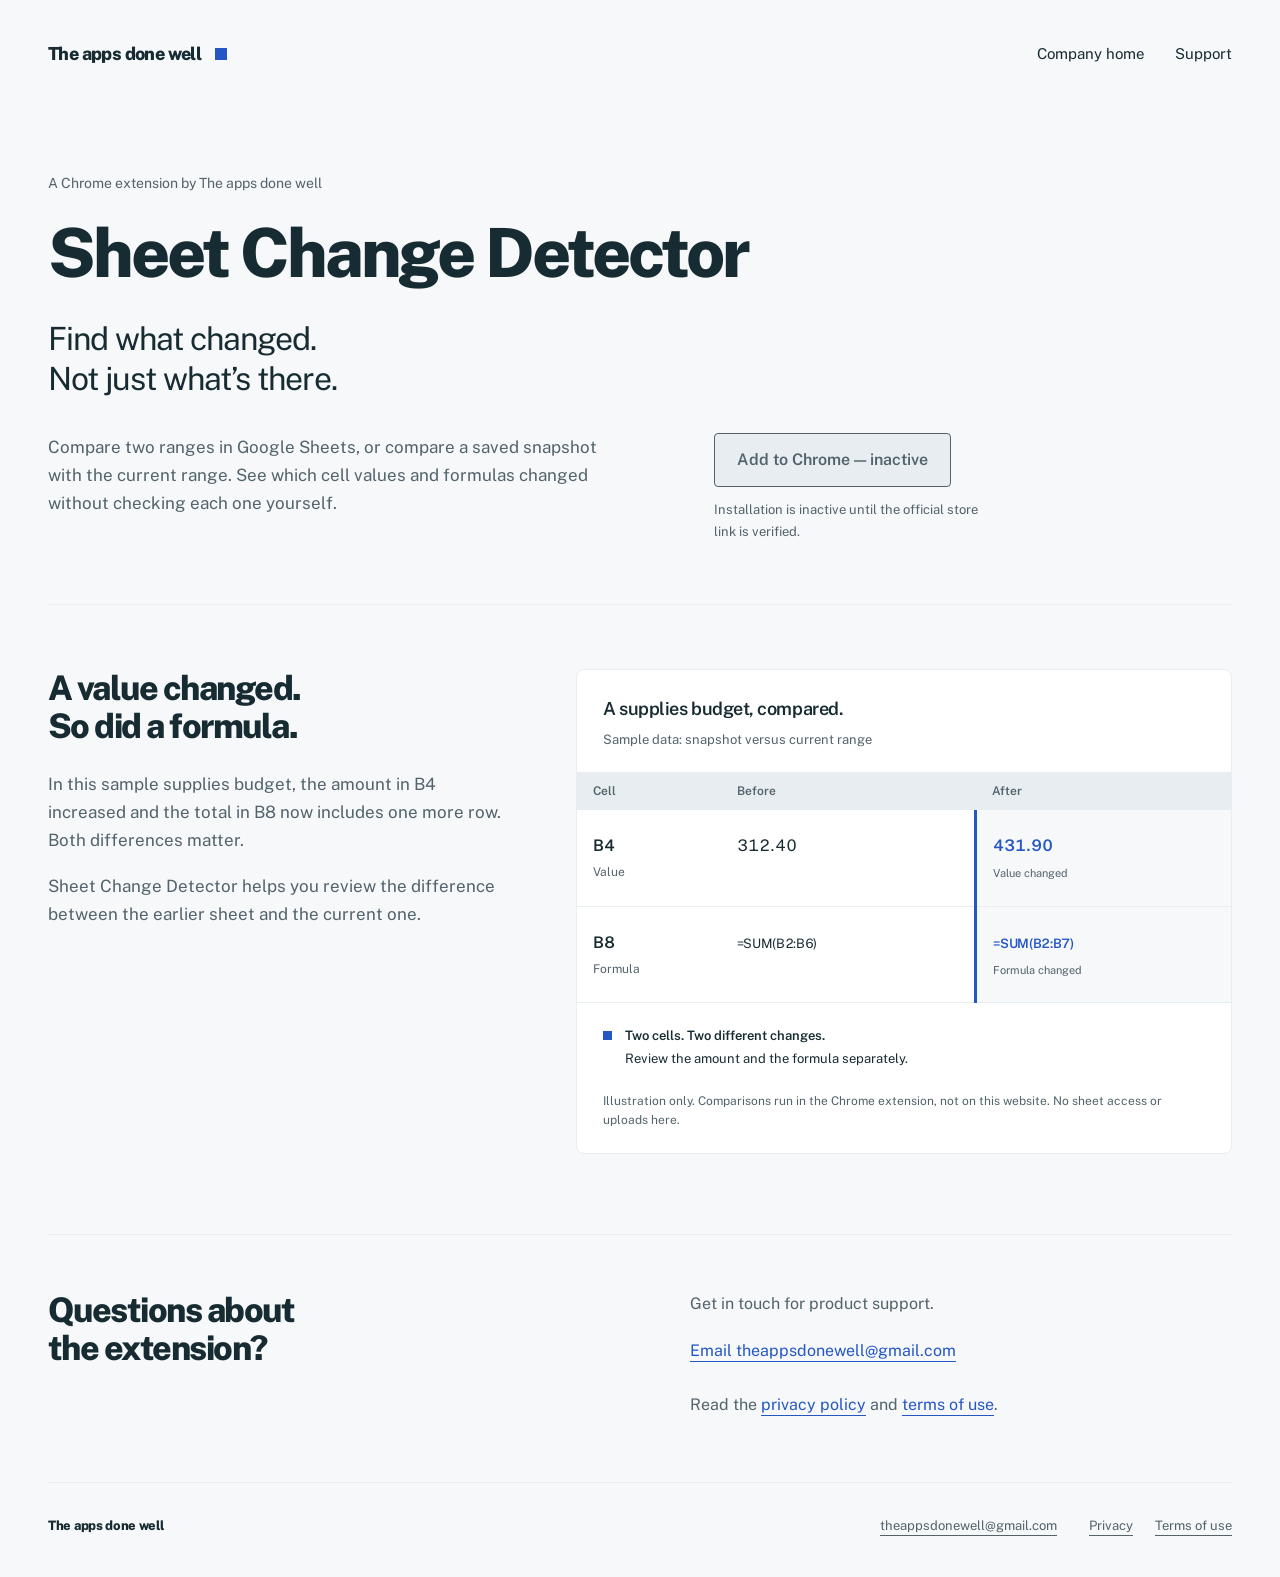
==== apps/sheet-change-detector/index.html @ 0d72483c "feat(site): introduce company home and first product overview (#146)" ====
<!DOCTYPE html>
<html lang="en">
<head>
  <meta charset="UTF-8">
  <meta name="viewport" content="width=device-width, initial-scale=1.0">
  <title>Sheet Change Detector — The apps done well</title>
  <meta name="description" content="A Chrome extension for comparing values and formulas in Google Sheets. Compare two ranges or a saved snapshot and review cell-level changes.">
  <link rel="canonical" href="https://theappsdonewell.github.io/apps/sheet-change-detector/">
  <meta property="og:title" content="Sheet Change Detector — The apps done well">
  <meta property="og:description" content="Find what changed in Google Sheets. Compare values and formulas, cell by cell.">
  <meta property="og:url" content="https://theappsdonewell.github.io/apps/sheet-change-detector/">
  <meta property="og:type" content="website">
  <link rel="stylesheet" href="/styles.css">
</head>
<body class="company-site">
  <a class="skip-link" href="#main">Skip to content</a>
  <div class="site-wrap">
    <header class="site-header">
      <a class="wordmark" href="/" aria-label="The apps done well home">The apps done well<span class="maker-mark" aria-hidden="true"></span></a>
      <nav aria-label="Main navigation"><a href="/">Company home</a><a href="mailto:theappsdonewell@gmail.com">Support</a></nav>
    </header>
    <main id="main" tabindex="-1">
      <section class="product-intro" aria-labelledby="product-heading">
        <p class="context">A Chrome extension by The apps done well</p>
        <h1 id="product-heading">Sheet Change Detector</h1>
        <p class="product-lead">Find what changed.<br>Not just what’s there.</p>
        <div class="product-summary">
          <p>Compare two ranges in Google Sheets, or compare a saved snapshot with the current range. See which cell values and formulas changed without checking each one yourself.</p>
          <div class="install-state"><button type="button" disabled aria-describedby="install-note">Add to Chrome — inactive</button><p id="install-note">Installation is inactive until the official store link is verified.</p></div>
        </div>
      </section>

      <section class="overview-sample" aria-labelledby="example-heading">
        <div><h2 id="example-heading">A value changed.<br>So did a formula.</h2><p>In this sample supplies budget, the amount in B4 increased and the total in B8 now includes one more row. Both differences matter.</p><p>Sheet Change Detector helps you review the difference between the earlier sheet and the current one.</p></div>
        <figure class="comparison" aria-labelledby="sample-caption">
          <figcaption id="sample-caption"><strong>A supplies budget, compared.</strong><span>Sample data: snapshot versus current range</span></figcaption>
          <table>
            <caption class="visually-hidden">Two changed cells in a sample budget</caption>
            <thead><tr><th scope="col">Cell</th><th scope="col">Before</th><th scope="col">After</th></tr></thead>
            <tbody>
              <tr><th scope="row">B4<span>Value</span></th><td>312.40</td><td class="changed-value">431.90<span class="change-label">Value changed</span></td></tr>
              <tr><th scope="row">B8<span>Formula</span></th><td><code>=SUM(B2:B6)</code></td><td class="changed-value"><code>=SUM(B2:B7)</code><span class="change-label">Formula changed</span></td></tr>
            </tbody>
          </table>
          <div class="sample-result"><span class="result-marker" aria-hidden="true"></span><p><strong>Two cells. Two different changes.</strong><br>Review the amount and the formula separately.</p></div>
          <p class="sample-note">Illustration only. Comparisons run in the Chrome extension, not on this website. No sheet access or uploads here.</p>
        </figure>
      </section>
      <section class="maker-note" aria-labelledby="questions-heading"><h2 id="questions-heading">Questions about<br>the extension?</h2><div><p>Get in touch for product support.</p><a class="text-link" href="mailto:theappsdonewell@gmail.com">Email theappsdonewell@gmail.com</a><p class="legal-note">Read the <a href="/privacy.html">privacy policy</a> and <a href="/terms.html">terms of use</a>.</p></div></section>
    </main>
    <footer class="site-footer"><p class="footer-name">The apps done well</p><a class="support-link" href="mailto:theappsdonewell@gmail.com">theappsdonewell@gmail.com</a><nav aria-label="Legal"><a href="/privacy.html">Privacy</a><a href="/terms.html">Terms of use</a></nav></footer>
  </div>
</body>
</html>
---- styles.css ----
@font-face{font-family:'Public Sans';src:url('/fonts/public-sans-400.woff2') format('woff2');font-weight:400;font-display:swap}
@font-face{font-family:'Public Sans';src:url('/fonts/public-sans-600.woff2') format('woff2');font-weight:600;font-display:swap}
@font-face{font-family:'Public Sans';src:url('/fonts/public-sans-800.woff2') format('woff2');font-weight:800;font-display:swap}

:root{--paper:#F6F8FA;--ink:#172C32;--slate:#52636B;--blue:#2457C5;--mist:#E7EDF0;--white:#FFFFFF}
*{box-sizing:border-box}
html{-webkit-text-size-adjust:100%;scroll-padding-top:24px}
body{margin:0;background:var(--paper);color:var(--ink);font:400 18px/1.65 'Public Sans',sans-serif}
a{color:var(--blue);text-underline-offset:5px;text-decoration-thickness:1px}
a:hover{text-decoration-thickness:2px}
a:focus-visible,button:focus-visible,[tabindex]:focus-visible{outline:3px solid var(--blue);outline-offset:5px}
h1,h2,h3,p,figure{margin:0}
h1,h2,h3{font-weight:800;line-height:1.12;letter-spacing:-.045em;text-wrap:balance}
p{max-width:65ch}
p+p{margin-top:18px}
button{font:600 16px/1.4 'Public Sans',sans-serif}
.site-wrap{width:min(1328px,100%);margin-inline:auto;padding-inline:48px}
.site-header{display:flex;align-items:center;justify-content:space-between;gap:28px;padding-block:32px}
.wordmark{display:inline-flex;align-items:center;gap:14px;color:var(--ink);font-weight:800;font-size:18px;letter-spacing:-.6px;text-decoration:none}
.maker-mark{width:12px;height:12px;background:var(--blue)}
.site-header nav,.site-footer nav{display:flex;gap:30px;align-items:center}
.site-header nav a{font-size:15px;color:var(--ink);text-decoration:none;display:inline-flex;align-items:center;min-height:44px}
.site-header nav a:hover{text-decoration:underline}
.company-intro{display:grid;grid-template-columns:1.13fr 1fr;gap:64px;background:var(--blue);color:var(--white);padding:70px 64px 84px;clip-path:polygon(0 0,100% 0,100% calc(100% - 28px),calc(100% - 28px) calc(100% - 28px),calc(100% - 28px) 100%,0 100%)}
.company-intro h1{font-size:clamp(60px,6.2vw,80px);line-height:1.02;letter-spacing:-.065em;align-self:start}
.intro-copy{padding-top:3px;max-width:370px}
.intro-statement{font-size:29px;line-height:1.2;letter-spacing:-1px;font-weight:600;margin-bottom:24px}
.intro-copy>p:not(.intro-statement){font-size:17px;line-height:1.65}
.light-link{display:inline-block;color:var(--white);font-size:15px;font-weight:600;margin-top:24px;padding-block:5px}
.company-intro a:focus-visible{outline-color:var(--white);outline-offset:4px}
.product-discovery,.overview-sample{display:grid;grid-template-columns:minmax(0,.82fr) minmax(0,1.18fr);gap:72px;align-items:start;padding-block:100px}
.context{font-size:14px;color:var(--slate);margin-bottom:20px}
.product-copy h2{font-size:40px;max-width:10em}
.product-copy>p:not(.context){font-size:17px;color:var(--slate);line-height:1.7;margin-top:22px}
.product-copy h2+p{color:var(--ink)!important;font-size:24px!important;line-height:1.35!important;letter-spacing:-.6px}
.button-link{display:inline-block;background:var(--blue);color:var(--white);padding:14px 20px;margin-top:30px;font-size:15px;font-weight:600;text-decoration:none;border-radius:4px}
.button-link:hover{background:var(--ink)}
.comparison{margin:0;min-width:0;background:var(--white);border:1px solid var(--mist);border-radius:8px;overflow:hidden}
.comparison figcaption{padding:24px 26px 22px}
.comparison figcaption strong{display:block;font-size:18px;font-weight:600;letter-spacing:-.45px}
.comparison figcaption span{display:block;font-size:13px;color:var(--slate);margin-top:5px}
.comparison table{width:100%;border-collapse:collapse;table-layout:fixed;font-size:16px;line-height:1.5;font-variant-numeric:tabular-nums}
.comparison thead th{background:var(--mist);color:var(--slate);font-size:12px;font-weight:600;padding:10px 16px;text-align:left}
.comparison thead th:first-child{width:22%}
.comparison tbody th,.comparison td{padding:24px 16px;border-bottom:1px solid var(--mist);text-align:left;vertical-align:top}
.comparison tbody th{font-size:16px;font-weight:600}
.comparison tbody th span{display:block;color:var(--slate);font-size:12px;font-weight:400;margin-top:5px}
.comparison code{font:inherit;font-size:13px;white-space:nowrap;letter-spacing:-.35px}
.comparison .changed-value{background:var(--paper);color:var(--blue);font-weight:600;border-left:3px solid var(--blue)}
.change-label{display:block;color:var(--slate);font-size:11px;font-weight:400;margin-top:7px}
.sample-result{display:flex;align-items:start;gap:13px;padding:22px 26px;font-size:13px;line-height:1.7}
.sample-result strong{font-weight:600}
.result-marker{flex:0 0 9px;height:9px;background:var(--blue);margin-top:6px}
.sample-note{font-size:12px;color:var(--slate);line-height:1.65;padding:0 26px 22px;max-width:none}
.maker-note{display:grid;grid-template-columns:1fr 1fr;gap:100px;padding:56px 0 64px;border-top:1px solid var(--mist)}
.maker-note h2{font-size:34px}
.maker-note p{font-size:16px;color:var(--slate)}
.site-footer{border-top:1px solid var(--mist);padding:32px 0 40px;display:flex;align-items:center;flex-wrap:wrap;gap:20px 32px;font-size:13px}
.footer-name{font-weight:800;letter-spacing:-.3px;margin-right:auto}
.site-footer a{color:var(--slate)}
.site-footer nav{gap:22px}
.product-intro{padding:64px 0 62px;border-bottom:1px solid var(--mist)}
.product-intro h1{font-size:clamp(42px,5.3vw,68px);max-width:16em}
.product-lead{font-size:32px;line-height:1.25;letter-spacing:-1px;margin-top:28px}
.product-summary{display:grid;grid-template-columns:1.1fr 1fr;gap:96px;margin-top:34px}
.product-summary>p{font-size:17px;color:var(--slate)}
.install-state button{border:1px solid var(--slate);border-radius:4px;background:var(--mist);color:var(--slate);padding:15px 22px;cursor:not-allowed;opacity:1}
.install-state p{font-size:13px;color:var(--slate);margin-top:12px;max-width:36ch}
.overview-sample{padding-block:64px 80px}
.overview-sample h2{font-size:34px;margin-bottom:24px}
.overview-sample>div>p{font-size:17px;color:var(--slate)}
.text-link{font-size:16px;overflow-wrap:anywhere;display:inline-block;padding-block:8px}
.maker-note .text-link{margin-top:12px}
.legal-note{margin-top:20px}
.skip-link{position:absolute;left:24px;top:-100px;padding:10px 18px;background:var(--white);z-index:10}
.skip-link:focus{top:12px}
.visually-hidden{position:absolute;width:1px;height:1px;padding:0;margin:-1px;overflow:hidden;clip-path:inset(50%);white-space:nowrap;border:0}

/* Existing legal documents retain their published markup and readable layout. */
.container{max-width:1000px;margin:auto;padding:0 24px}
.container header{padding:40px 0 28px;border-bottom:1px solid var(--mist)}
.container header h1{font-size:36px;margin-bottom:12px}
.container .section{padding:30px 0}
.container h2{font-size:26px;margin:24px 0 16px}
.container p,.container li{font-size:16px}
.container li{margin-bottom:10px}
.container footer{padding:24px 0 40px;border-top:1px solid var(--mist);font-size:14px}
.container footer p{margin-bottom:14px}

@media(min-width:1600px){.site-wrap{padding-inline:48px}.company-intro{padding-top:80px;padding-bottom:94px}}
@media(max-width:1000px){
  .site-wrap{padding-inline:32px}
  .company-intro{padding:48px 40px 64px;gap:40px;grid-template-columns:1fr 1fr}
  .company-intro h1{font-size:60px}
  .intro-statement{font-size:25px}
  .product-discovery,.overview-sample{gap:32px;grid-template-columns:minmax(0,.8fr) minmax(0,1.2fr);padding-block:64px}
  .product-copy h2{font-size:32px}
  .comparison figcaption{padding:20px}
  .comparison tbody th,.comparison td{padding:20px 10px}
  .comparison thead th{padding-inline:10px}
  .comparison code{font-size:13px}
  .sample-result{padding:20px}
  .sample-note{padding:0 20px 20px}
  .maker-note{gap:40px}
  .product-summary{gap:40px}
}
@media(max-width:700px){
  .site-wrap{padding-inline:20px}
  .site-header{align-items:start;flex-direction:column;gap:5px;padding:24px 0 20px}
  .site-header nav{gap:24px}
  .wordmark{font-size:18px}
  .site-header nav a{font-size:14px}
  .company-intro{grid-template-columns:1fr;gap:32px;padding:38px 28px 54px}
  .company-intro h1{font-size:58px}
  .intro-copy{max-width:none;padding:0}
  .intro-statement{font-size:26px;margin-bottom:18px}
  .intro-copy>p:not(.intro-statement){font-size:16px}
  .light-link{font-size:14px;margin-top:18px}
  .product-discovery,.overview-sample{grid-template-columns:1fr;gap:34px;padding-block:48px}
  .product-copy h2{font-size:36px}
  .product-copy>p:not(.context){font-size:16px}
  .context{font-size:13px;margin-bottom:16px}
  .button-link{margin-top:24px;font-size:14px}
  .comparison figcaption strong{font-size:17px}
  .comparison figcaption span{font-size:12px}
  .comparison table{font-size:15px}
  .comparison code{font-size:12px}
  .comparison tbody th,.comparison td{padding-block:22px}
  .change-label{font-size:11px}
  .maker-note{grid-template-columns:1fr;gap:24px;padding-block:36px 44px}
  .maker-note h2,.overview-sample h2{font-size:30px}
  .site-footer{flex-direction:column;align-items:start;gap:16px;padding-block:28px}
  .site-footer nav a{display:inline-block;padding-block:8px}
  .product-intro{padding-block:32px 40px}
  .product-intro h1{font-size:44px}
  .product-lead{font-size:28px;margin-top:22px}
  .product-summary{grid-template-columns:1fr;gap:28px;margin-top:24px}
  .product-summary>p{font-size:16px}
}
@media(prefers-reduced-motion:reduce){*,*::before,*::after{animation:none!important;transition:none!important;scroll-behavior:auto!important}}
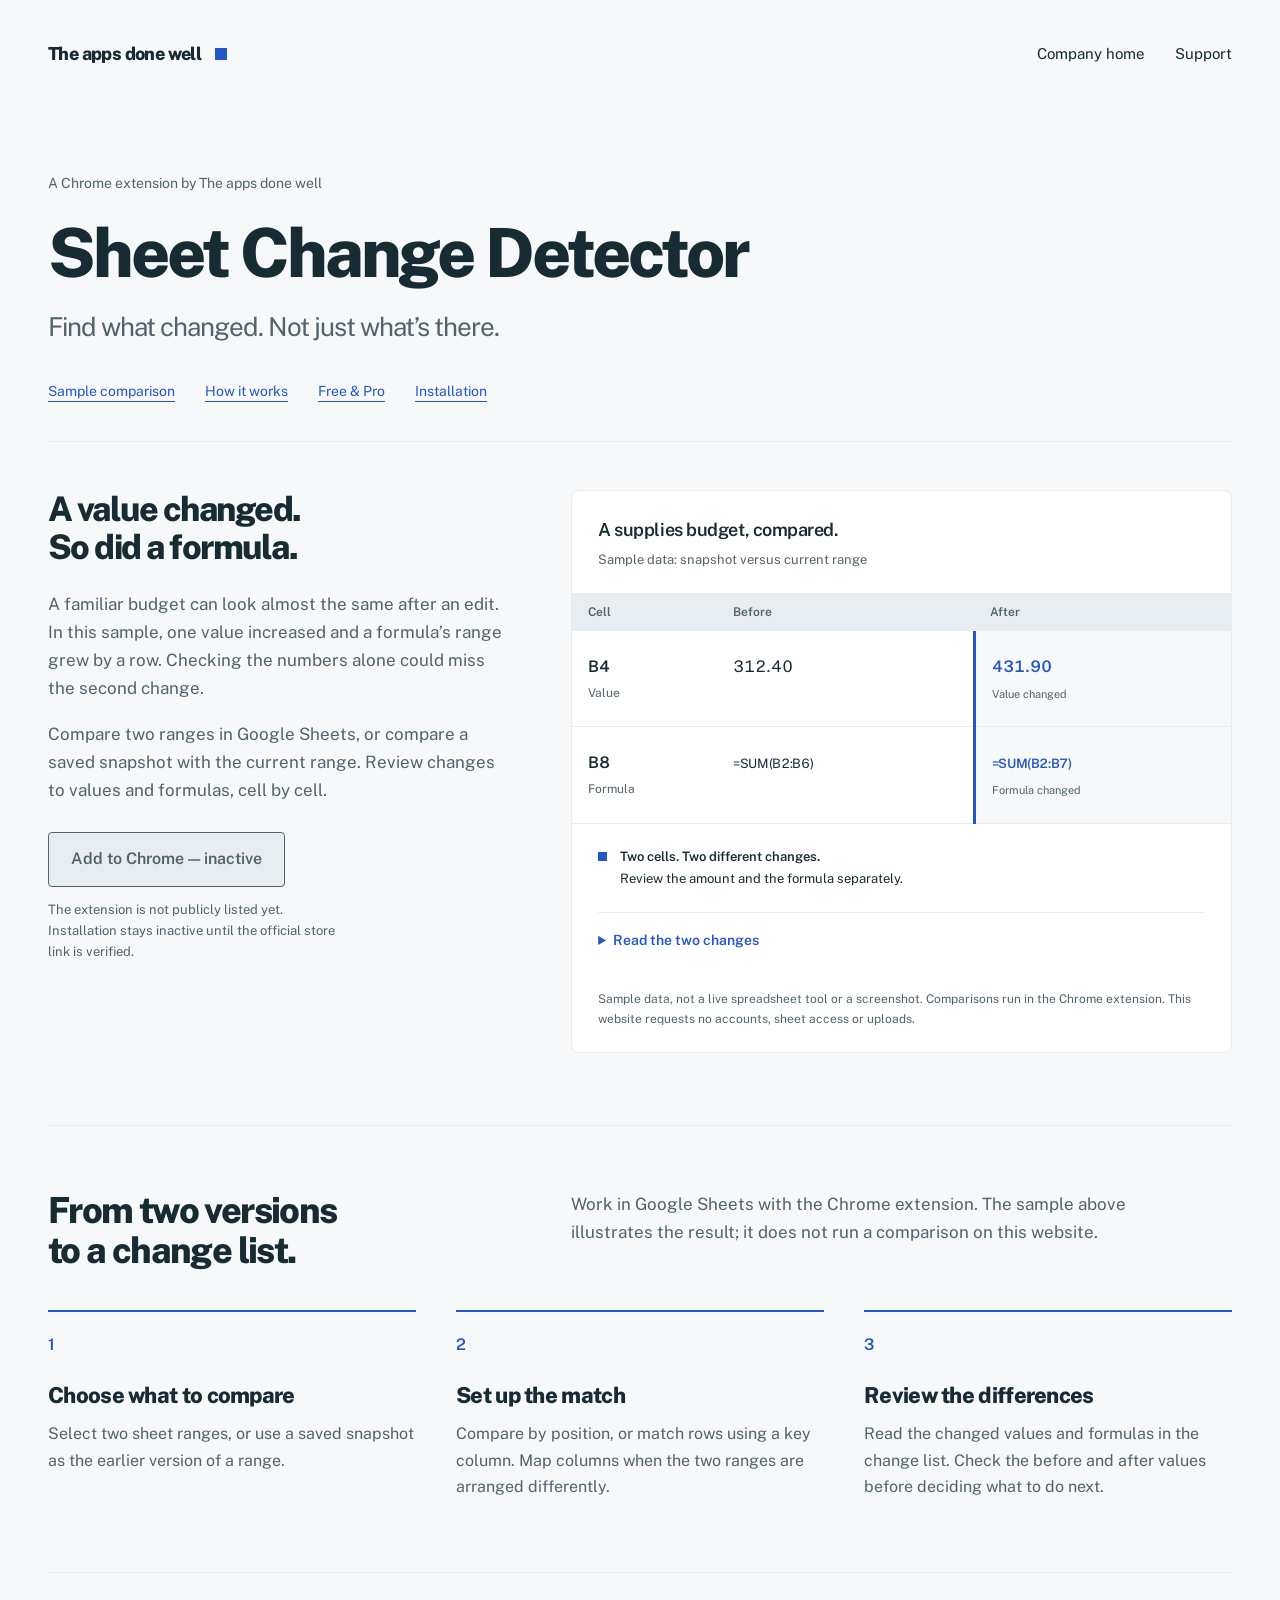
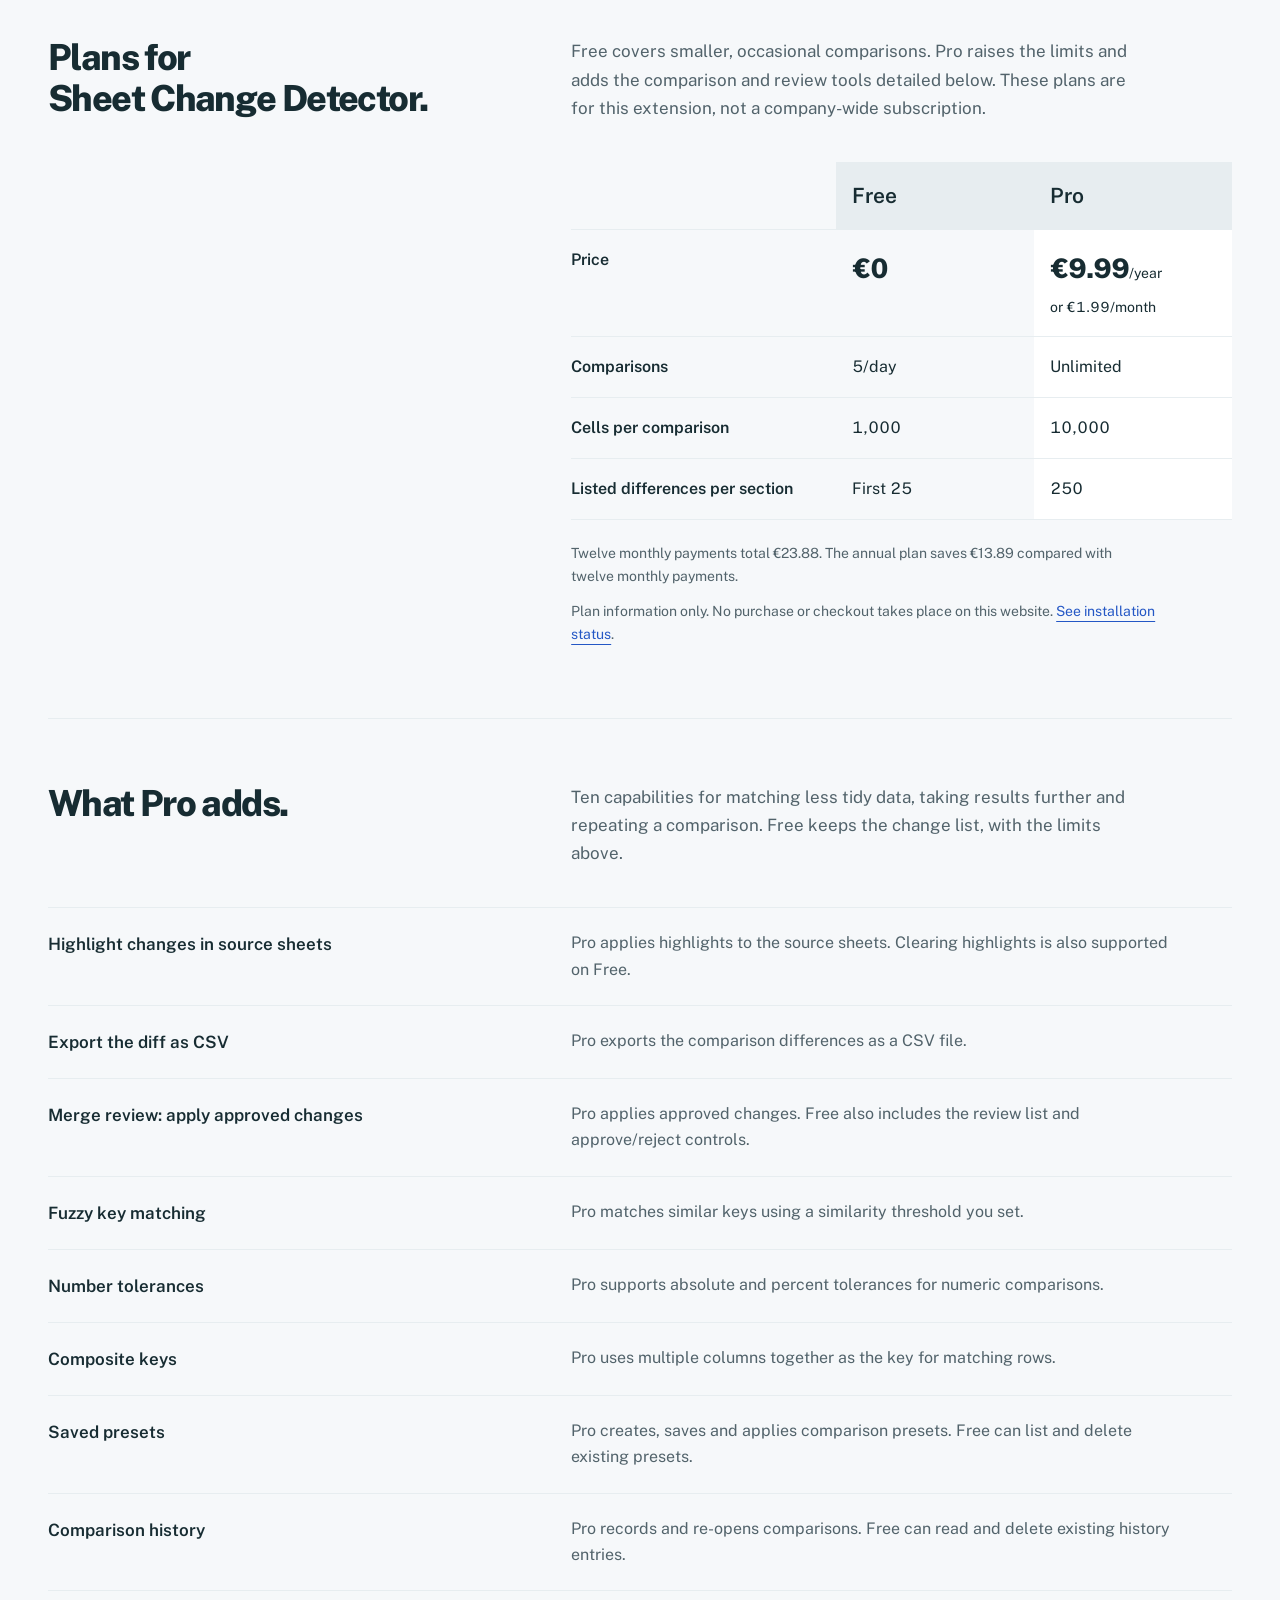
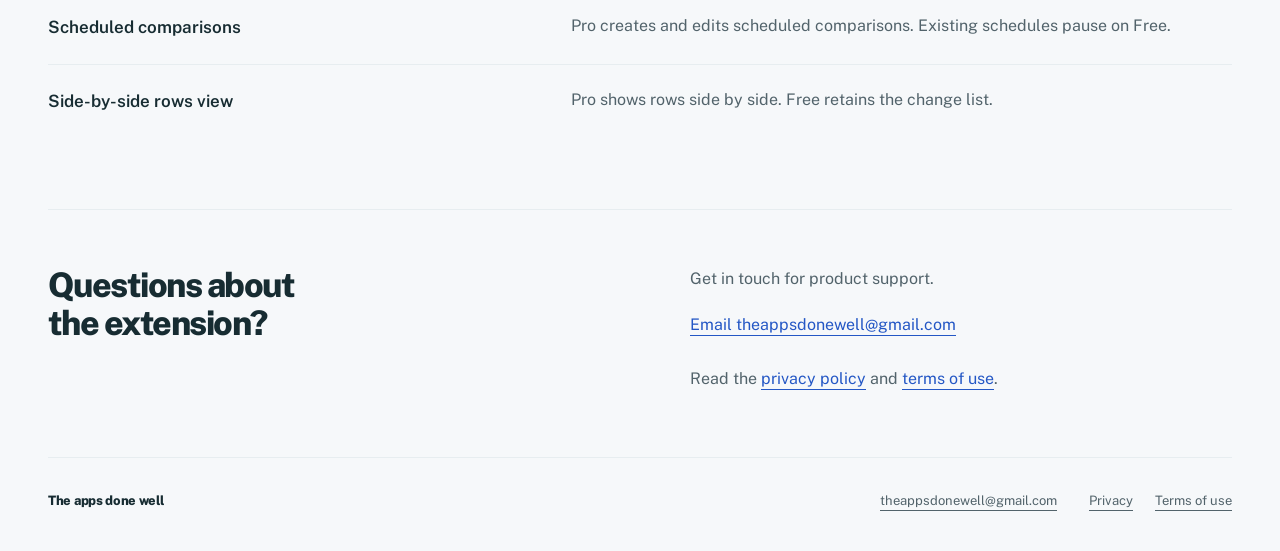
==== commit 7073fd7c: "Complete Sheet Change Detector product journey (#147)" ====
--- a/apps/sheet-change-detector/index.html
+++ b/apps/sheet-change-detector/index.html
@@ -12,7 +12,7 @@
   <meta property="og:type" content="website">
   <link rel="stylesheet" href="/styles.css">
 </head>
-<body class="company-site">
+<body class="company-site product-page">
   <a class="skip-link" href="#main">Skip to content</a>
   <div class="site-wrap">
     <header class="site-header">
@@ -23,15 +23,12 @@
       <section class="product-intro" aria-labelledby="product-heading">
         <p class="context">A Chrome extension by The apps done well</p>
         <h1 id="product-heading">Sheet Change Detector</h1>
-        <p class="product-lead">Find what changed.<br>Not just what’s there.</p>
-        <div class="product-summary">
-          <p>Compare two ranges in Google Sheets, or compare a saved snapshot with the current range. See which cell values and formulas changed without checking each one yourself.</p>
-          <div class="install-state"><button type="button" disabled aria-describedby="install-note">Add to Chrome — inactive</button><p id="install-note">Installation is inactive until the official store link is verified.</p></div>
-        </div>
+        <p class="product-lead">Find what changed. Not just what’s there.</p>
+        <nav class="journey-nav" aria-label="On this page"><a href="#sample">Sample comparison</a><a href="#workflow">How it works</a><a href="#plans">Free &amp; Pro</a><a href="#installation">Installation</a></nav>
       </section>
 
-      <section class="overview-sample" aria-labelledby="example-heading">
-        <div><h2 id="example-heading">A value changed.<br>So did a formula.</h2><p>In this sample supplies budget, the amount in B4 increased and the total in B8 now includes one more row. Both differences matter.</p><p>Sheet Change Detector helps you review the difference between the earlier sheet and the current one.</p></div>
+      <section id="sample" class="overview-sample journey-sample" aria-labelledby="example-heading">
+        <div><h2 id="example-heading">A value changed.<br>So did a formula.</h2><p>A familiar budget can look almost the same after an edit. In this sample, one value increased and a formula’s range grew by a row. Checking the numbers alone could miss the second change.</p><p>Compare two ranges in Google Sheets, or compare a saved snapshot with the current range. Review changes to values and formulas, cell by cell.</p><div id="installation" class="install-state"><button type="button" disabled aria-describedby="install-note">Add to Chrome — inactive</button><p id="install-note">The extension is not publicly listed yet. Installation stays inactive until the official store link is verified.</p></div></div>
         <figure class="comparison" aria-labelledby="sample-caption">
           <figcaption id="sample-caption"><strong>A supplies budget, compared.</strong><span>Sample data: snapshot versus current range</span></figcaption>
           <table>
@@ -43,8 +40,49 @@
             </tbody>
           </table>
           <div class="sample-result"><span class="result-marker" aria-hidden="true"></span><p><strong>Two cells. Two different changes.</strong><br>Review the amount and the formula separately.</p></div>
-          <p class="sample-note">Illustration only. Comparisons run in the Chrome extension, not on this website. No sheet access or uploads here.</p>
+          <details class="sample-explanation"><summary>Read the two changes</summary><div><p><strong>B4: value changed.</strong> The amount rose from 312.40 to 431.90, a difference of 119.50.</p><p><strong>B8: formula changed.</strong> <code>=SUM(B2:B6)</code> became <code>=SUM(B2:B7)</code>. The total now includes B7 as well.</p><p>This shows the formula edit, not a calculated total: the other budget cells are not shown.</p></div></details>
+          <p class="sample-note">Sample data, not a live spreadsheet tool or a screenshot. Comparisons run in the Chrome extension. This website requests no accounts, sheet access or uploads.</p>
         </figure>
+      </section>
+      <section id="workflow" class="journey-section" aria-labelledby="workflow-heading">
+        <div class="section-intro"><h2 id="workflow-heading">From two versions<br>to a change list.</h2><p>Work in Google Sheets with the Chrome extension. The sample above illustrates the result; it does not run a comparison on this website.</p></div>
+        <ol class="workflow-steps">
+          <li><h3>Choose what to compare</h3><p>Select two sheet ranges, or use a saved snapshot as the earlier version of a range.</p></li>
+          <li><h3>Set up the match</h3><p>Compare by position, or match rows using a key column. Map columns when the two ranges are arranged differently.</p></li>
+          <li><h3>Review the differences</h3><p>Read the changed values and formulas in the change list. Check the before and after values before deciding what to do next.</p></li>
+        </ol>
+      </section>
+      <section id="plans" class="journey-section" aria-labelledby="plans-heading">
+        <div class="section-intro"><h2 id="plans-heading">Plans for<br>Sheet Change Detector.</h2><p>Free covers smaller, occasional comparisons. Pro raises the limits and adds the comparison and review tools detailed below. These plans are for this extension, not a company-wide subscription.</p></div>
+        <div class="plan-comparison">
+          <table class="plans-table">
+            <caption class="visually-hidden">Sheet Change Detector plan prices and comparison limits</caption>
+            <thead><tr><td></td><th scope="col">Free</th><th scope="col">Pro</th></tr></thead>
+            <tbody>
+              <tr class="plan-price"><th scope="row">Price</th><td><strong>€0</strong></td><td><strong>€9.99<span>/year</span></strong><span class="monthly-price">or €1.99/month</span></td></tr>
+              <tr><th scope="row">Comparisons</th><td>5/day</td><td>Unlimited</td></tr>
+              <tr><th scope="row">Cells per comparison</th><td>1,000</td><td>10,000</td></tr>
+              <tr><th scope="row">Listed differences per section</th><td>First 25</td><td>250</td></tr>
+            </tbody>
+          </table>
+          <p class="plan-note">Twelve monthly payments total €23.88. The annual plan saves €13.89 compared with twelve monthly payments.</p>
+          <p class="plan-note">Plan information only. No purchase or checkout takes place on this website. <a href="#installation">See installation status</a>.</p>
+        </div>
+      </section>
+      <section class="journey-section pro-section" aria-labelledby="pro-heading">
+        <div class="section-intro"><h2 id="pro-heading">What Pro adds.</h2><p>Ten capabilities for matching less tidy data, taking results further and repeating a comparison. Free keeps the change list, with the limits above.</p></div>
+        <dl class="capability-list">
+          <div><dt>Highlight changes in source sheets</dt><dd>Pro applies highlights to the source sheets. Clearing highlights is also supported on Free.</dd></div>
+          <div><dt>Export the diff as CSV</dt><dd>Pro exports the comparison differences as a CSV file.</dd></div>
+          <div><dt>Merge review: apply approved changes</dt><dd>Pro applies approved changes. Free also includes the review list and approve/reject controls.</dd></div>
+          <div><dt>Fuzzy key matching</dt><dd>Pro matches similar keys using a similarity threshold you set.</dd></div>
+          <div><dt>Number tolerances</dt><dd>Pro supports absolute and percent tolerances for numeric comparisons.</dd></div>
+          <div><dt>Composite keys</dt><dd>Pro uses multiple columns together as the key for matching rows.</dd></div>
+          <div><dt>Saved presets</dt><dd>Pro creates, saves and applies comparison presets. Free can list and delete existing presets.</dd></div>
+          <div><dt>Comparison history</dt><dd>Pro records and re-opens comparisons. Free can read and delete existing history entries.</dd></div>
+          <div><dt>Scheduled comparisons</dt><dd>Pro creates and edits scheduled comparisons. Existing schedules pause on Free.</dd></div>
+          <div><dt>Side-by-side rows view</dt><dd>Pro shows rows side by side. Free retains the change list.</dd></div>
+        </dl>
       </section>
       <section class="maker-note" aria-labelledby="questions-heading"><h2 id="questions-heading">Questions about<br>the extension?</h2><div><p>Get in touch for product support.</p><a class="text-link" href="mailto:theappsdonewell@gmail.com">Email theappsdonewell@gmail.com</a><p class="legal-note">Read the <a href="/privacy.html">privacy policy</a> and <a href="/terms.html">terms of use</a>.</p></div></section>
     </main>
--- a/styles.css
+++ b/styles.css
@@ -138,3 +138,70 @@
   .product-summary>p{font-size:16px}
 }
 @media(prefers-reduced-motion:reduce){*,*::before,*::after{animation:none!important;transition:none!important;scroll-behavior:auto!important}}
+
+/* Product journey: the comparison leads; plans stay specific to this extension. */
+.product-page .product-intro{padding-bottom:28px}
+.product-page .product-lead{font-size:26px;color:var(--slate);margin-top:20px}
+.journey-nav{display:flex;flex-wrap:wrap;gap:8px 30px;margin-top:26px}
+.journey-nav a{display:inline-block;font-size:14px;padding-block:10px}
+.journey-sample{padding-block:48px 72px;gap:64px}
+.journey-sample .install-state{margin-top:28px}
+.sample-explanation{border-top:1px solid var(--mist);font-size:14px;margin:0 26px 22px}
+.sample-explanation summary{cursor:pointer;color:var(--blue);font-weight:600;padding-block:16px;min-height:48px}
+.sample-explanation summary:focus-visible{outline:3px solid var(--blue);outline-offset:4px}
+.sample-explanation>div{padding:10px 0 6px;color:var(--slate)}
+.sample-explanation p+p{margin-top:12px}
+.sample-explanation code{font-size:13px}
+.journey-section{padding-block:64px 72px;border-top:1px solid var(--mist)}
+.section-intro{display:grid;grid-template-columns:minmax(0,.82fr) minmax(0,1.18fr);gap:64px;align-items:start;margin-bottom:40px}
+.section-intro h2{font-size:36px}
+.section-intro>p{font-size:17px;color:var(--slate);max-width:58ch}
+.workflow-steps{list-style:none;counter-reset:workflow;display:grid;grid-template-columns:repeat(3,minmax(0,1fr));gap:40px;margin:0;padding:0}
+.workflow-steps li{counter-increment:workflow;border-top:2px solid var(--blue);padding-top:20px}
+.workflow-steps li::before{content:counter(workflow);display:block;color:var(--blue);font-weight:600;font-size:16px;margin-bottom:24px}
+.workflow-steps h3{font-size:22px;letter-spacing:-.7px;margin-bottom:14px}
+.workflow-steps p{font-size:16px;color:var(--slate)}
+.plan-comparison{margin-left:calc((100% - 64px)*.41 + 64px)}
+.plans-table{width:100%;border-collapse:collapse;table-layout:fixed;font-size:16px;line-height:1.5;font-variant-numeric:tabular-nums}
+.plans-table th,.plans-table td{padding:18px 16px;border-bottom:1px solid var(--mist);text-align:left;vertical-align:top}
+.plans-table th:first-child,.plans-table thead td{width:40%;padding-left:0}
+.plans-table th{font-weight:600}
+.plans-table thead th{font-size:21px;background:var(--mist)}
+.plans-table td:last-child{background:var(--white)}
+.plan-price strong{font-size:27px;font-weight:800;letter-spacing:-1px;white-space:nowrap}
+.plan-price strong span{font-size:14px;font-weight:400;letter-spacing:0}
+.monthly-price{display:block;font-size:14px;margin-top:8px}
+.plan-note{font-size:14px;color:var(--slate);margin-top:22px}
+.plan-note+.plan-note{margin-top:12px}
+.capability-list{margin:0}
+.capability-list>div{display:grid;grid-template-columns:minmax(0,.82fr) minmax(0,1.18fr);gap:64px;padding-block:22px;border-top:1px solid var(--mist)}
+.capability-list dt{font-weight:600;font-size:17px}
+.capability-list dd{margin:0;font-size:16px;color:var(--slate);max-width:60ch}
+@media(max-width:1000px){
+  .journey-sample,.section-intro,.capability-list>div{gap:32px}
+  .section-intro h2{font-size:32px}
+  .workflow-steps{gap:24px}
+  .plan-comparison{margin-left:0;max-width:800px}
+}
+@media(max-width:700px){
+  .product-page .product-lead{font-size:22px;line-height:1.4}
+  .journey-nav{gap:0 24px;margin-top:20px}
+  .journey-nav a{font-size:13px}
+  .journey-sample{padding-block:36px 48px}
+  .sample-explanation{margin-inline:20px}
+  .journey-section{padding-block:40px 48px}
+  .section-intro{grid-template-columns:1fr;gap:22px;margin-bottom:30px}
+  .section-intro h2{font-size:30px}
+  .section-intro>p{font-size:16px}
+  .workflow-steps{grid-template-columns:1fr;gap:28px}
+  .workflow-steps li{position:relative;padding:20px 0 0 38px}
+  .workflow-steps li::before{position:absolute;left:0;top:19px;margin:0}
+  .workflow-steps h3{font-size:21px;margin-bottom:10px}
+  .plans-table{font-size:13px}
+  .plans-table th,.plans-table td{padding:16px 8px}
+  .plans-table th:first-child,.plans-table thead td{width:38%}
+  .plans-table thead th{font-size:19px}
+  .plan-price strong{font-size:23px}
+  .plan-price strong span,.monthly-price{font-size:12px}
+  .capability-list>div{grid-template-columns:1fr;gap:10px;padding-block:22px}
+}
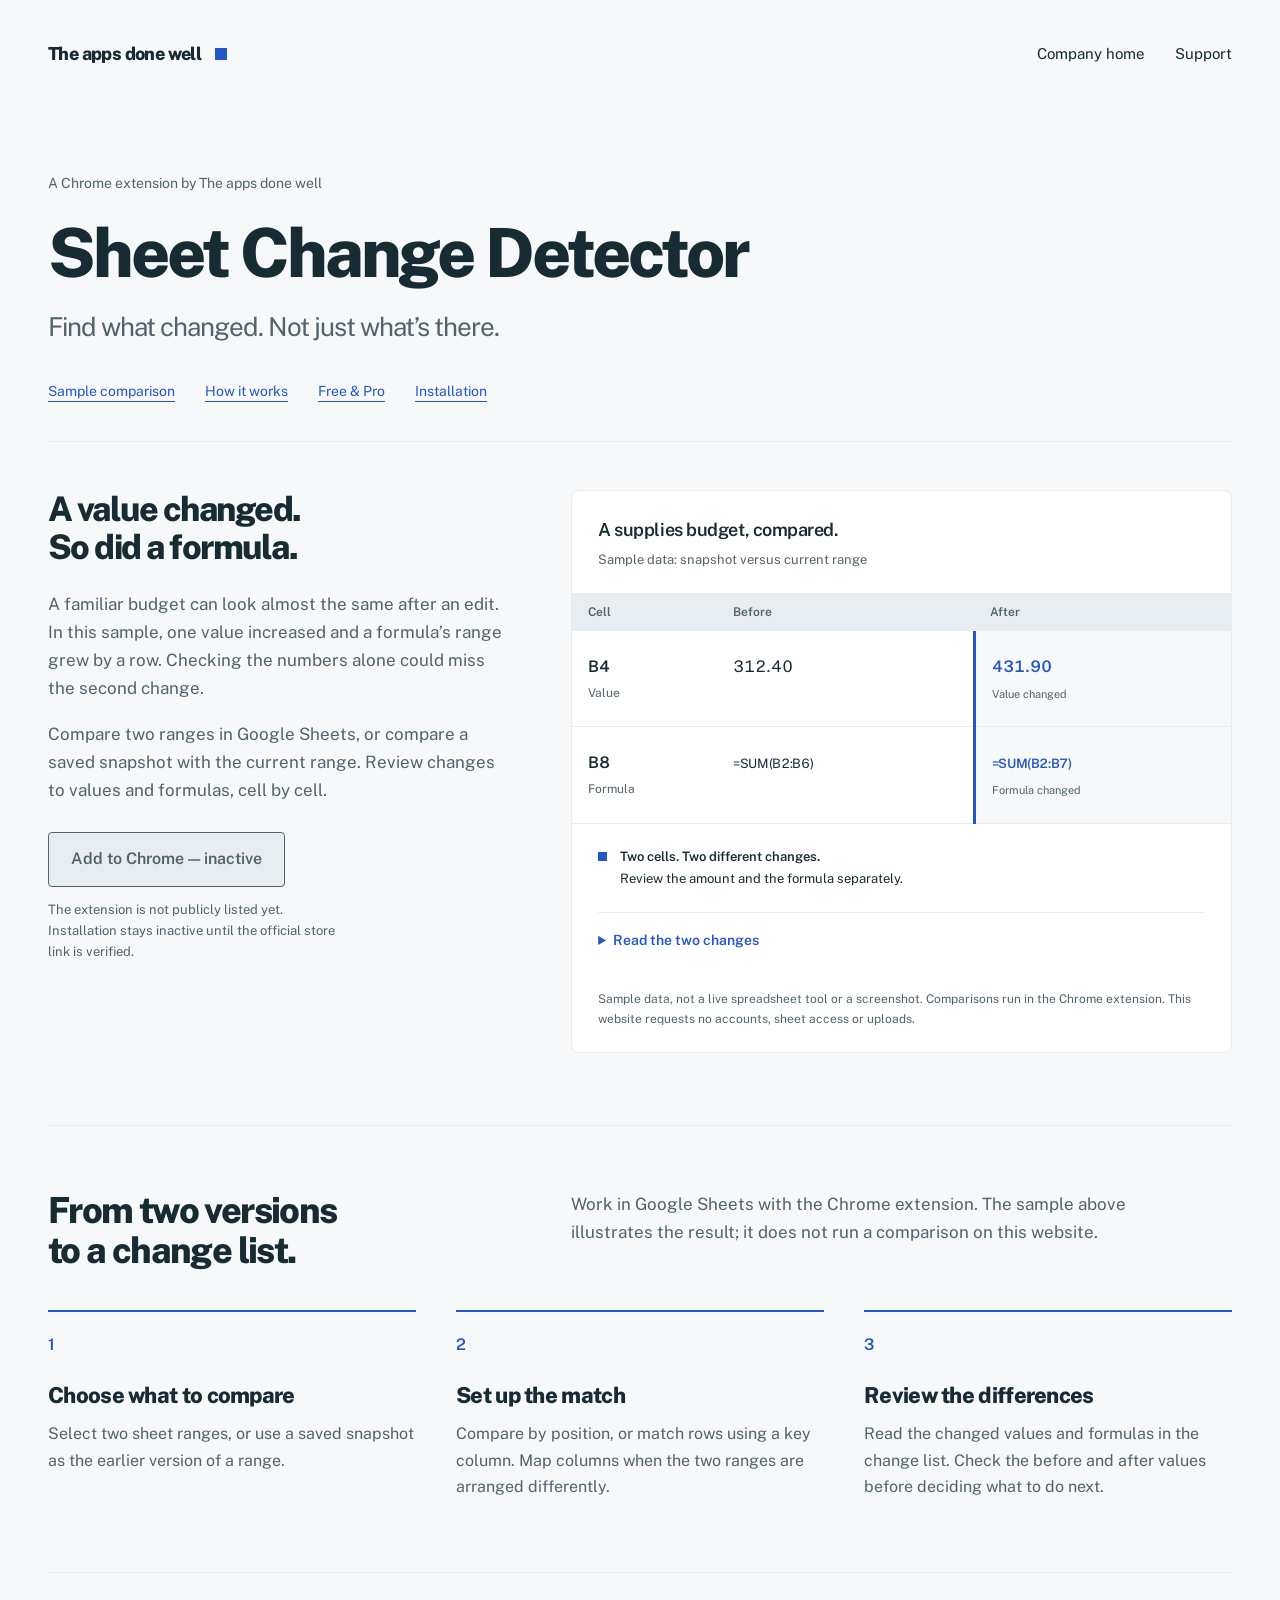
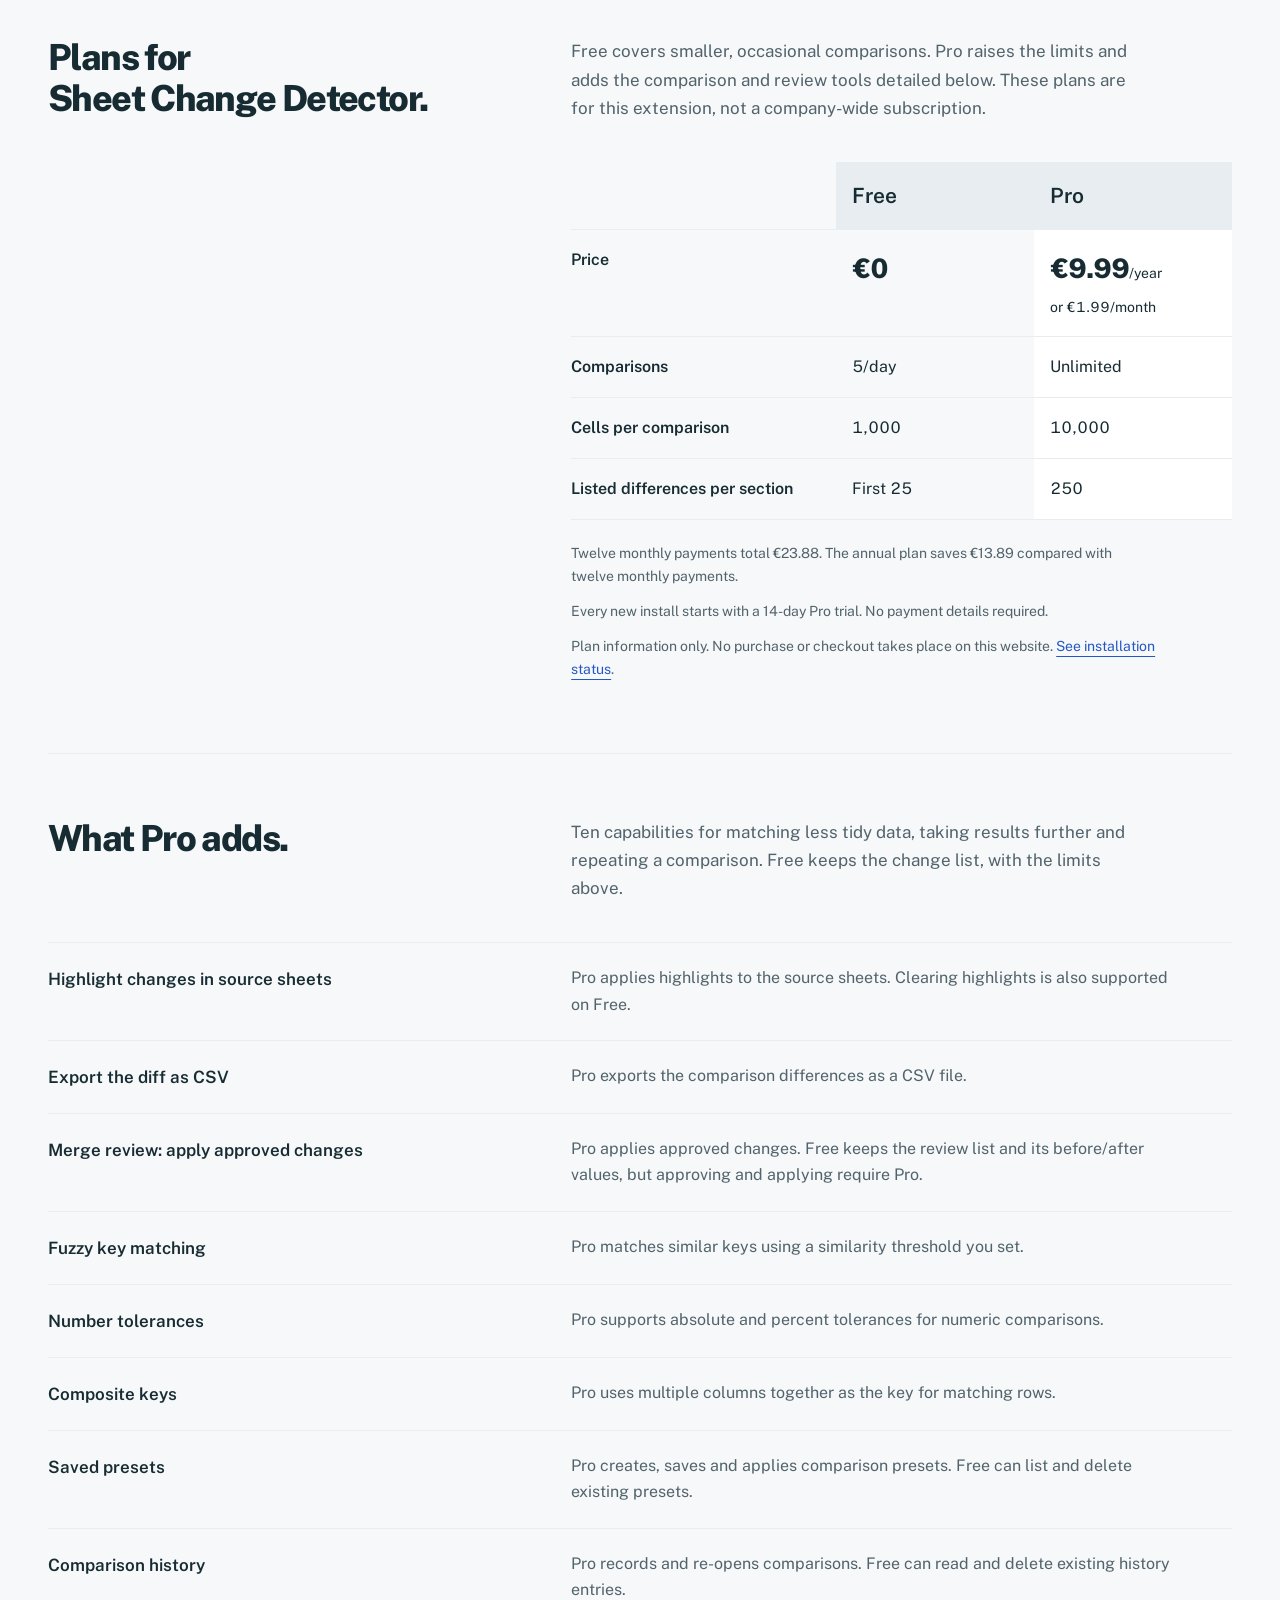
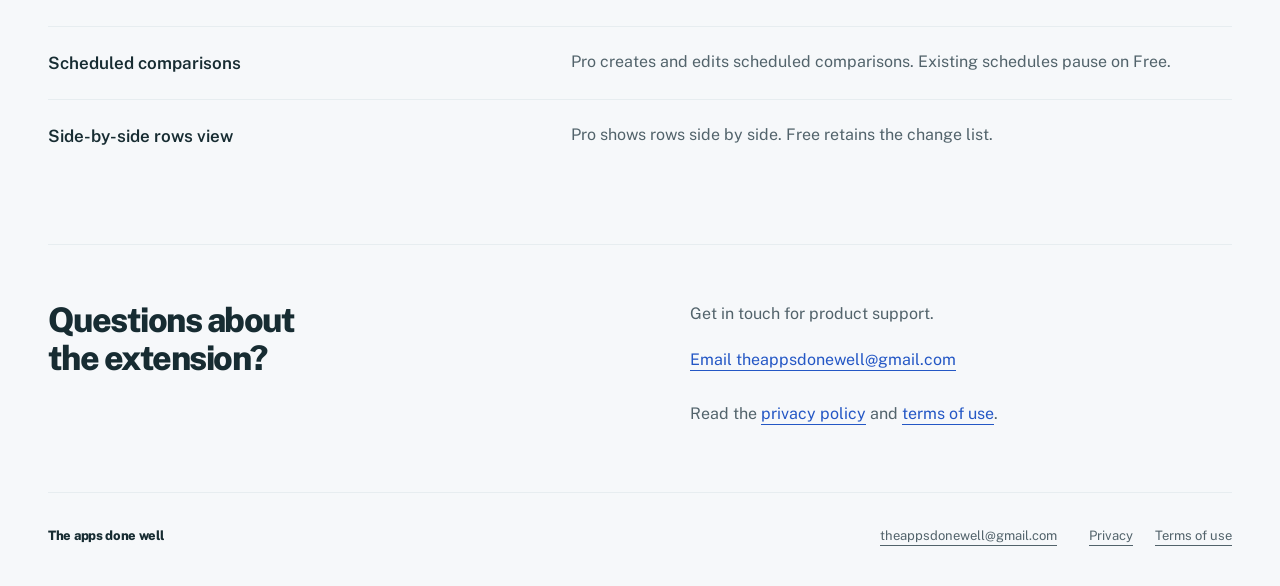
==== commit a07a0baa: "copy: state the 14-day trial and correct the merge-review split" ====
--- a/apps/sheet-change-detector/index.html
+++ b/apps/sheet-change-detector/index.html
@@ -66,6 +66,7 @@
             </tbody>
           </table>
           <p class="plan-note">Twelve monthly payments total €23.88. The annual plan saves €13.89 compared with twelve monthly payments.</p>
+          <p class="plan-note">Every new install starts with a 14-day Pro trial. No payment details required.</p>
           <p class="plan-note">Plan information only. No purchase or checkout takes place on this website. <a href="#installation">See installation status</a>.</p>
         </div>
       </section>
@@ -74,7 +75,7 @@
         <dl class="capability-list">
           <div><dt>Highlight changes in source sheets</dt><dd>Pro applies highlights to the source sheets. Clearing highlights is also supported on Free.</dd></div>
           <div><dt>Export the diff as CSV</dt><dd>Pro exports the comparison differences as a CSV file.</dd></div>
-          <div><dt>Merge review: apply approved changes</dt><dd>Pro applies approved changes. Free also includes the review list and approve/reject controls.</dd></div>
+          <div><dt>Merge review: apply approved changes</dt><dd>Pro applies approved changes. Free keeps the review list and its before/after values, but approving and applying require Pro.</dd></div>
           <div><dt>Fuzzy key matching</dt><dd>Pro matches similar keys using a similarity threshold you set.</dd></div>
           <div><dt>Number tolerances</dt><dd>Pro supports absolute and percent tolerances for numeric comparisons.</dd></div>
           <div><dt>Composite keys</dt><dd>Pro uses multiple columns together as the key for matching rows.</dd></div>
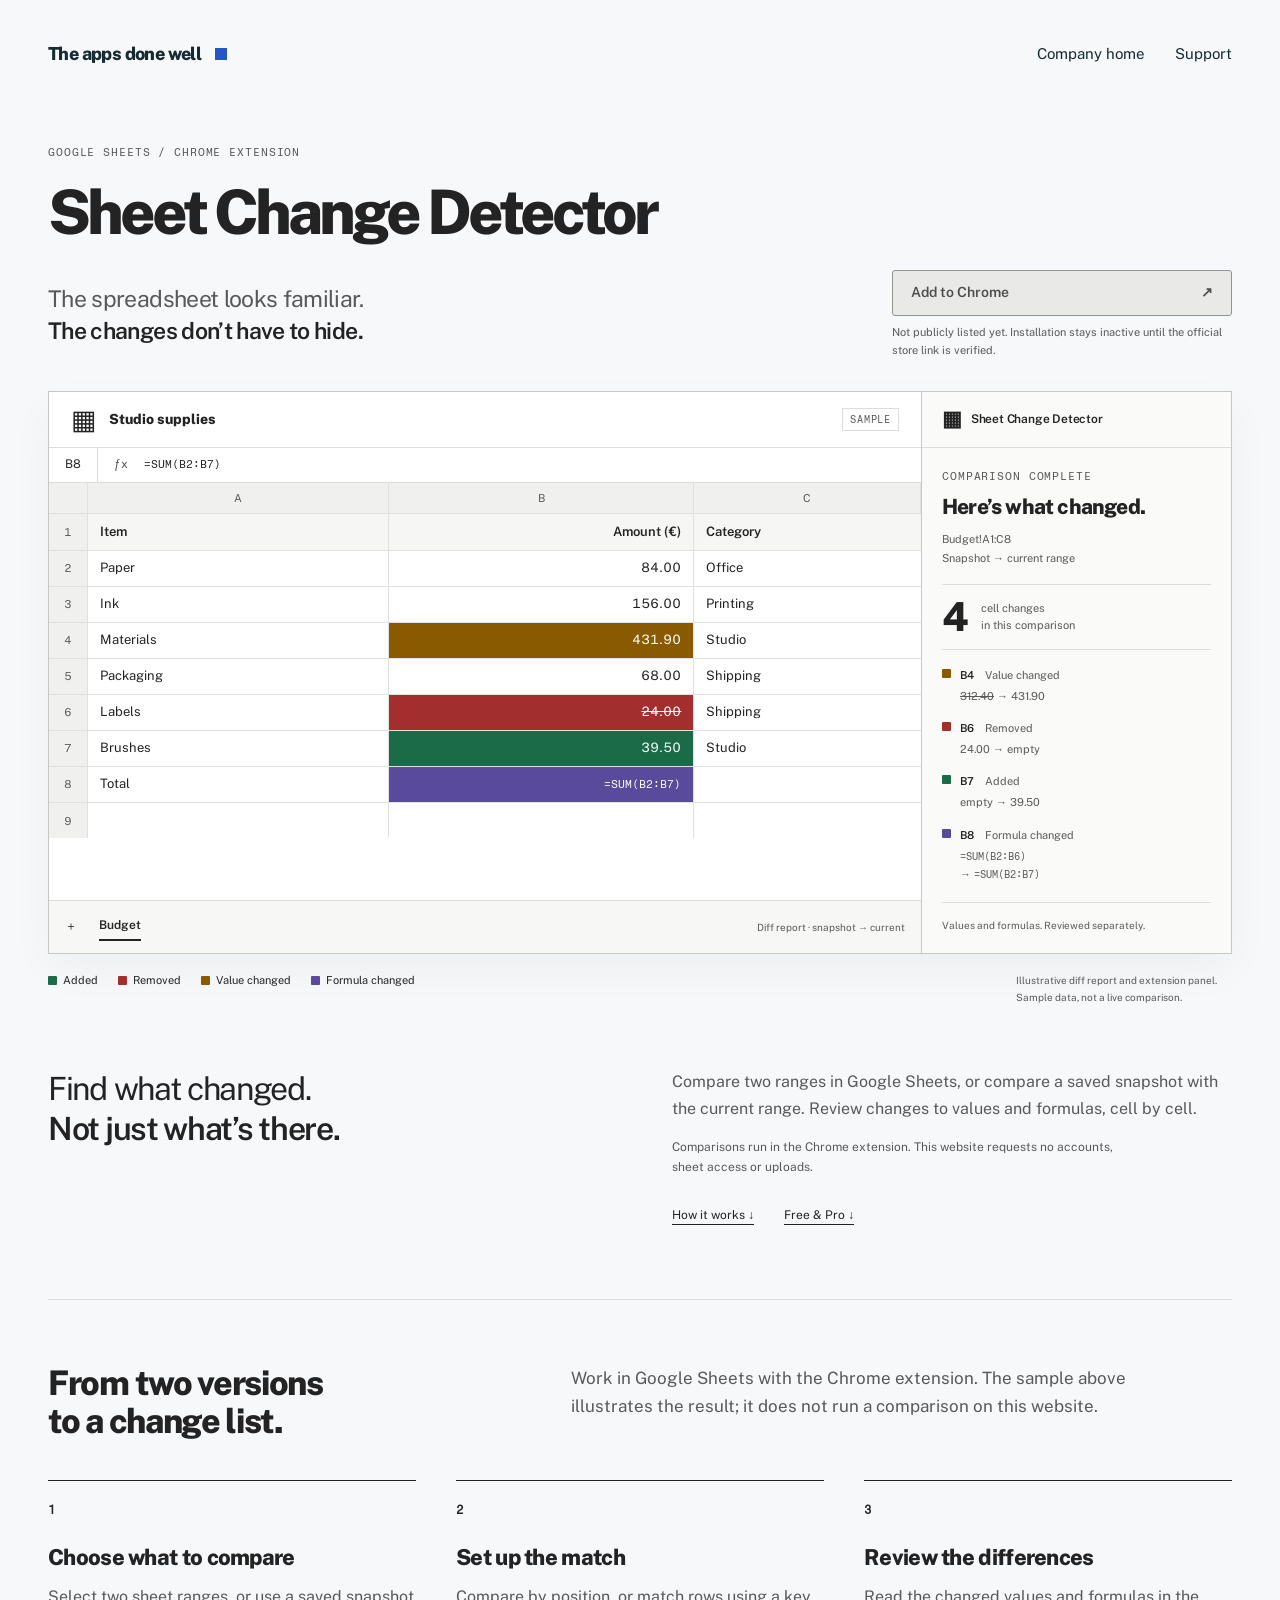
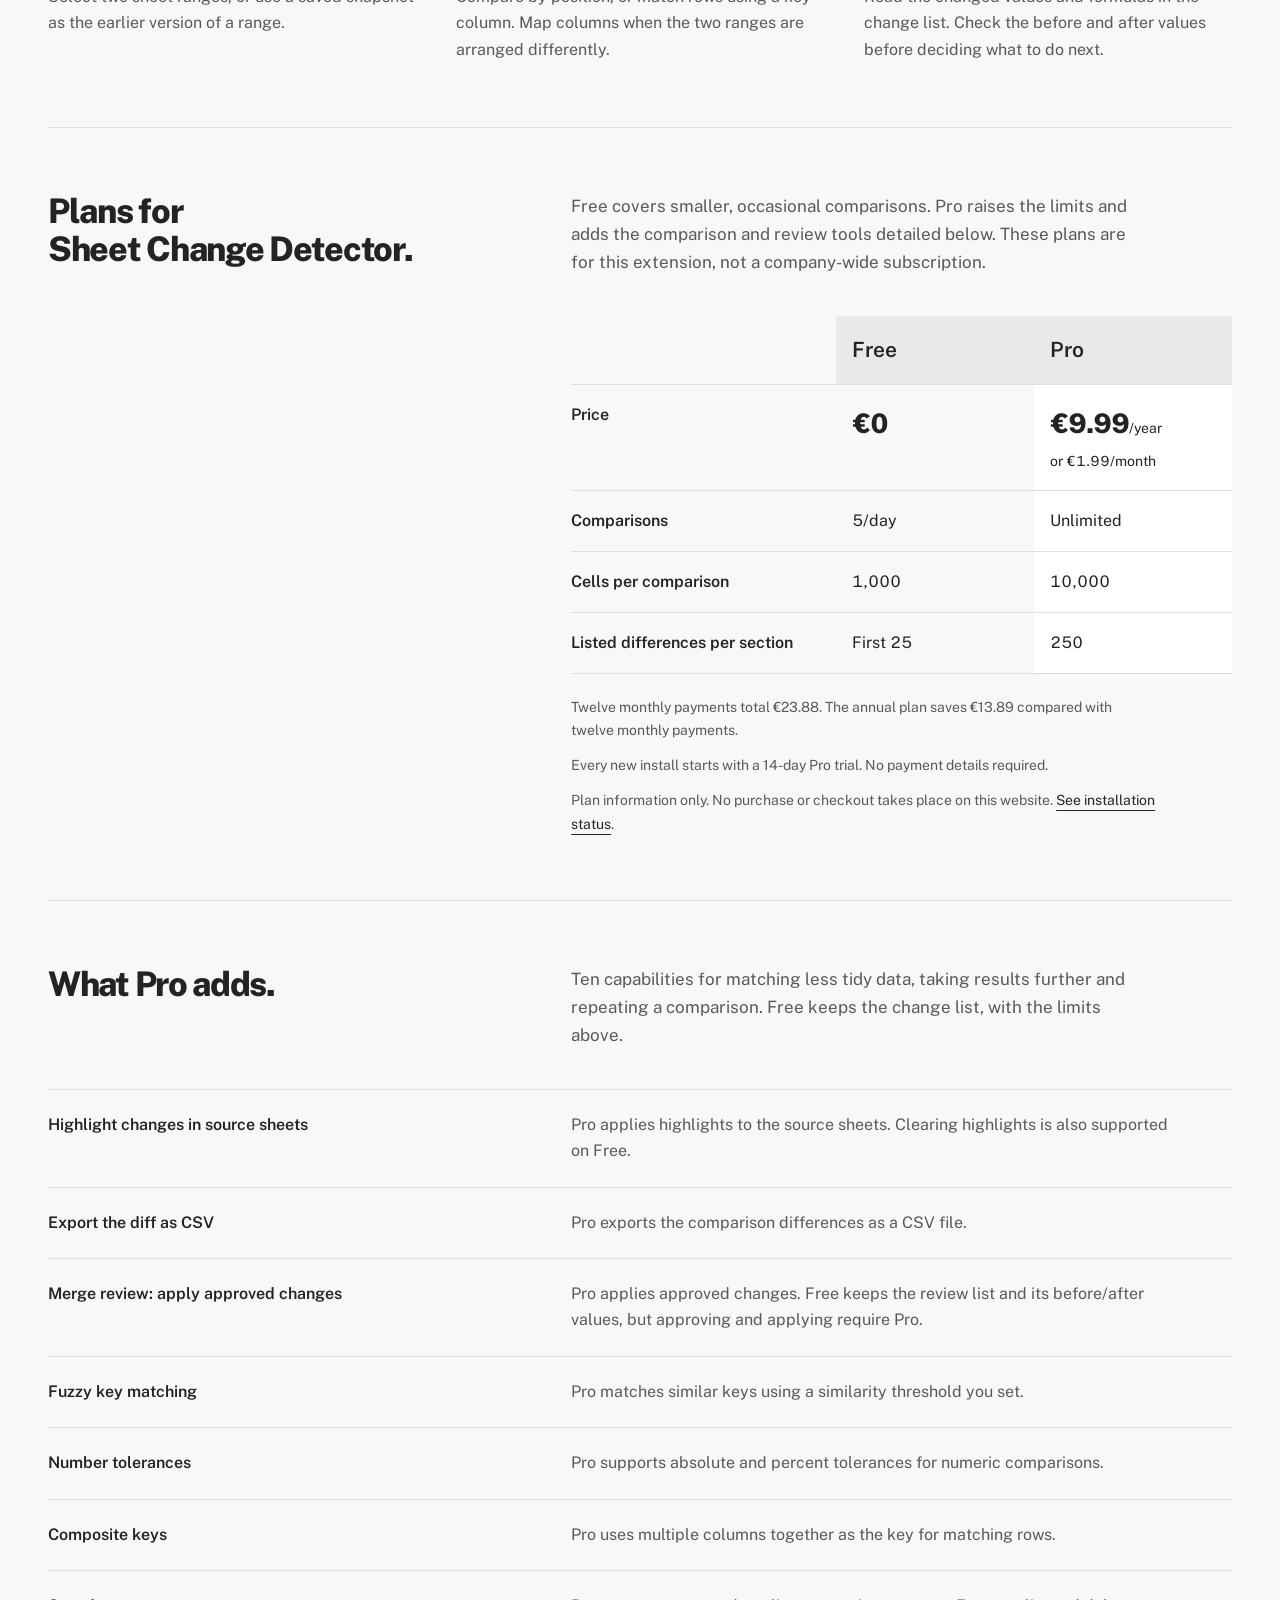
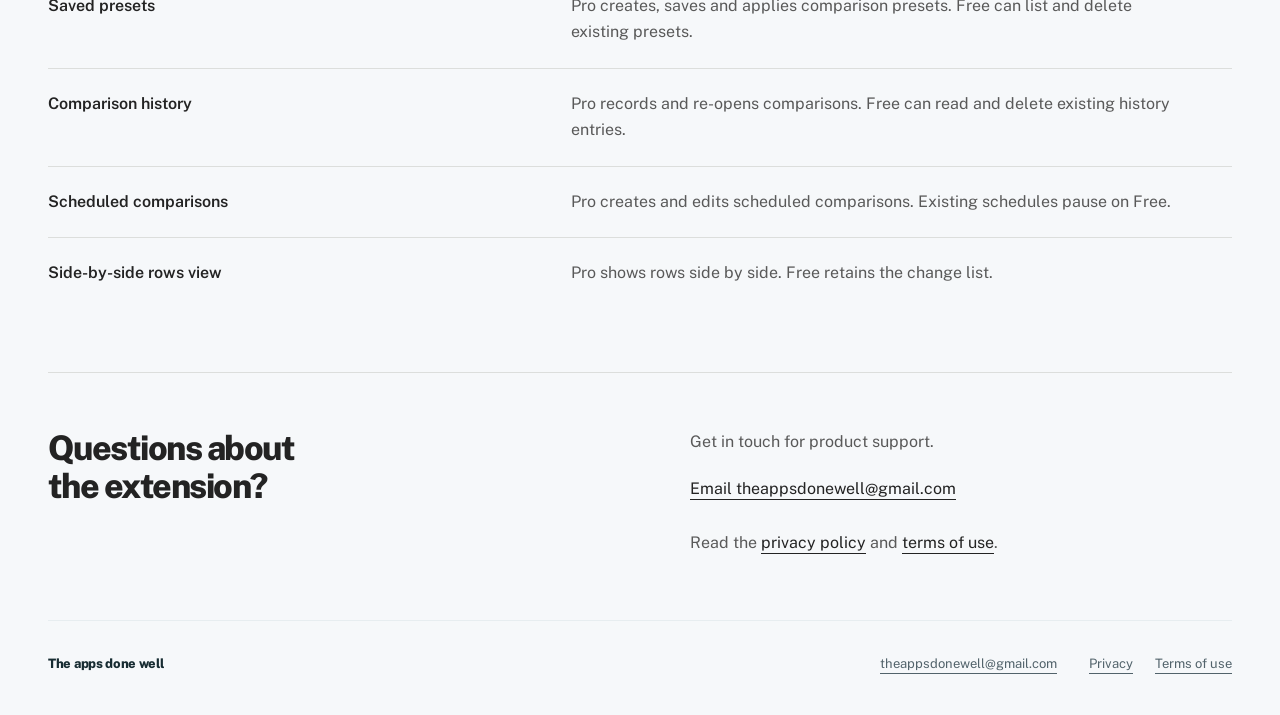
==== commit c57abecd: "design: make the spreadsheet diff lead the product route" ====
--- a/apps/sheet-change-detector/index.html
+++ b/apps/sheet-change-detector/index.html
@@ -11,6 +11,7 @@
   <meta property="og:url" content="https://theappsdonewell.github.io/apps/sheet-change-detector/">
   <meta property="og:type" content="website">
   <link rel="stylesheet" href="/styles.css">
+  <link rel="stylesheet" href="/apps/sheet-change-detector/product.css">
 </head>
 <body class="company-site product-page">
   <a class="skip-link" href="#main">Skip to content</a>
@@ -19,30 +20,55 @@
       <a class="wordmark" href="/" aria-label="The apps done well home">The apps done well<span class="maker-mark" aria-hidden="true"></span></a>
       <nav aria-label="Main navigation"><a href="/">Company home</a><a href="mailto:theappsdonewell@gmail.com">Support</a></nav>
     </header>
-    <main id="main" tabindex="-1">
+    <main id="main" class="diff-product" tabindex="-1">
       <section class="product-intro" aria-labelledby="product-heading">
-        <p class="context">A Chrome extension by The apps done well</p>
+        <p class="context">GOOGLE SHEETS / CHROME EXTENSION</p>
         <h1 id="product-heading">Sheet Change Detector</h1>
-        <p class="product-lead">Find what changed. Not just what’s there.</p>
-        <nav class="journey-nav" aria-label="On this page"><a href="#sample">Sample comparison</a><a href="#workflow">How it works</a><a href="#plans">Free &amp; Pro</a><a href="#installation">Installation</a></nav>
+        <div class="hero-bottom"><p class="product-lead">The spreadsheet looks familiar.<br><strong>The changes don’t have to hide.</strong></p><div id="installation" class="install-state"><button type="button" disabled aria-describedby="install-note">Add to Chrome <span aria-hidden="true">↗</span></button><p id="install-note">Not publicly listed yet. Installation stays inactive until the official store link is verified.</p></div></div>
       </section>
 
-      <section id="sample" class="overview-sample journey-sample" aria-labelledby="example-heading">
-        <div><h2 id="example-heading">A value changed.<br>So did a formula.</h2><p>A familiar budget can look almost the same after an edit. In this sample, one value increased and a formula’s range grew by a row. Checking the numbers alone could miss the second change.</p><p>Compare two ranges in Google Sheets, or compare a saved snapshot with the current range. Review changes to values and formulas, cell by cell.</p><div id="installation" class="install-state"><button type="button" disabled aria-describedby="install-note">Add to Chrome — inactive</button><p id="install-note">The extension is not publicly listed yet. Installation stays inactive until the official store link is verified.</p></div></div>
-        <figure class="comparison" aria-labelledby="sample-caption">
-          <figcaption id="sample-caption"><strong>A supplies budget, compared.</strong><span>Sample data: snapshot versus current range</span></figcaption>
-          <table>
-            <caption class="visually-hidden">Two changed cells in a sample budget</caption>
-            <thead><tr><th scope="col">Cell</th><th scope="col">Before</th><th scope="col">After</th></tr></thead>
-            <tbody>
-              <tr><th scope="row">B4<span>Value</span></th><td>312.40</td><td class="changed-value">431.90<span class="change-label">Value changed</span></td></tr>
-              <tr><th scope="row">B8<span>Formula</span></th><td><code>=SUM(B2:B6)</code></td><td class="changed-value"><code>=SUM(B2:B7)</code><span class="change-label">Formula changed</span></td></tr>
-            </tbody>
-          </table>
-          <div class="sample-result"><span class="result-marker" aria-hidden="true"></span><p><strong>Two cells. Two different changes.</strong><br>Review the amount and the formula separately.</p></div>
-          <details class="sample-explanation"><summary>Read the two changes</summary><div><p><strong>B4: value changed.</strong> The amount rose from 312.40 to 431.90, a difference of 119.50.</p><p><strong>B8: formula changed.</strong> <code>=SUM(B2:B6)</code> became <code>=SUM(B2:B7)</code>. The total now includes B7 as well.</p><p>This shows the formula edit, not a calculated total: the other budget cells are not shown.</p></div></details>
-          <p class="sample-note">Sample data, not a live spreadsheet tool or a screenshot. Comparisons run in the Chrome extension. This website requests no accounts, sheet access or uploads.</p>
+      <section id="sample" class="diff-demo" aria-labelledby="example-heading">
+        <h2 id="example-heading" class="visually-hidden">A spreadsheet. Four kinds of change.</h2>
+        <figure aria-labelledby="sample-caption">
+          <div class="workspace">
+            <div class="sheet">
+              <div class="sheet-title"><span class="sheet-icon" aria-hidden="true">▦</span><strong>Studio supplies</strong><span class="sample-tag">SAMPLE</span></div>
+              <div class="formula-bar"><span>B8</span><span aria-hidden="true">ƒx</span><code>=SUM(B2:B7)</code></div>
+              <table class="sheet-grid">
+                <caption class="visually-hidden">Sample diff report with added, removed, value and formula changes. Removed values are shown from the snapshot.</caption>
+                <colgroup><col class="row-number"><col><col class="amount-column"><col class="note-column"></colgroup>
+                <thead><tr><td></td><th scope="col">A</th><th scope="col">B</th><th scope="col">C</th></tr></thead>
+                <tbody>
+                  <tr class="sheet-labels"><th scope="row">1</th><td>Item</td><td>Amount (€)</td><td>Category</td></tr>
+                  <tr><th scope="row">2</th><td>Paper</td><td>84.00</td><td>Office</td></tr>
+                  <tr><th scope="row">3</th><td>Ink</td><td>156.00</td><td>Printing</td></tr>
+                  <tr><th scope="row">4</th><td>Materials</td><td class="state-value"><span class="visually-hidden">Value changed: </span>431.90</td><td>Studio</td></tr>
+                  <tr><th scope="row">5</th><td>Packaging</td><td>68.00</td><td>Shipping</td></tr>
+                  <tr><th scope="row">6</th><td>Labels</td><td class="state-removed"><span class="visually-hidden">Removed: </span><del>24.00</del></td><td>Shipping</td></tr>
+                  <tr><th scope="row">7</th><td>Brushes</td><td class="state-added"><span class="visually-hidden">Added: </span>39.50</td><td>Studio</td></tr>
+                  <tr><th scope="row">8</th><td>Total</td><td class="state-formula"><span class="visually-hidden">Formula changed: </span><code>=SUM(B2:B7)</code></td><td></td></tr>
+                  <tr class="empty-row"><th scope="row">9</th><td></td><td></td><td></td></tr>
+                </tbody>
+              </table>
+              <div class="sheet-tabs"><span aria-hidden="true">＋</span><strong>Budget</strong><span>Diff report · snapshot → current</span></div>
+            </div>
+            <aside class="extension-panel" aria-label="Illustrative extension side panel">
+              <div class="panel-brand"><span aria-hidden="true">▦</span> Sheet Change Detector</div>
+              <div class="panel-content"><p class="panel-eyebrow">COMPARISON COMPLETE</p><h3>Here’s what changed.</h3><p class="panel-range">Budget!A1:C8<br>Snapshot → current range</p>
+                <div class="change-count"><strong>4</strong><span>cell changes<br>in this comparison</span></div>
+                <ul class="panel-changes">
+                  <li><span class="state-dot value-dot" aria-hidden="true"></span><div><strong>B4 <span>Value changed</span></strong><p><del>312.40</del> → 431.90</p></div></li>
+                  <li><span class="state-dot removed-dot" aria-hidden="true"></span><div><strong>B6 <span>Removed</span></strong><p>24.00 → empty</p></div></li>
+                  <li><span class="state-dot added-dot" aria-hidden="true"></span><div><strong>B7 <span>Added</span></strong><p>empty → 39.50</p></div></li>
+                  <li><span class="state-dot formula-dot" aria-hidden="true"></span><div><strong>B8 <span>Formula changed</span></strong><p><code>=SUM(B2:B6)</code><br>→ <code>=SUM(B2:B7)</code></p></div></li>
+                </ul>
+                <p class="panel-footnote">Values and formulas. Reviewed separately.</p>
+              </div>
+            </aside>
+          </div>
+          <figcaption id="sample-caption"><ul class="diff-legend" aria-label="Change colours"><li><span class="state-dot added-dot" aria-hidden="true"></span>Added</li><li><span class="state-dot removed-dot" aria-hidden="true"></span>Removed</li><li><span class="state-dot value-dot" aria-hidden="true"></span>Value changed</li><li><span class="state-dot formula-dot" aria-hidden="true"></span>Formula changed</li></ul><p>Illustrative diff report and extension panel. Sample data, not a live comparison.</p></figcaption>
         </figure>
+        <div class="demo-summary"><p>Find what changed.<br><strong>Not just what’s there.</strong></p><div><p>Compare two ranges in Google Sheets, or compare a saved snapshot with the current range. Review changes to values and formulas, cell by cell.</p><p class="demo-privacy">Comparisons run in the Chrome extension. This website requests no accounts, sheet access or uploads.</p><nav class="journey-nav" aria-label="On this page"><a href="#workflow">How it works ↓</a><a href="#plans">Free &amp; Pro ↓</a></nav></div></div>
       </section>
       <section id="workflow" class="journey-section" aria-labelledby="workflow-heading">
         <div class="section-intro"><h2 id="workflow-heading">From two versions<br>to a change list.</h2><p>Work in Google Sheets with the Chrome extension. The sample above illustrates the result; it does not run a comparison on this website.</p></div>
--- a/apps/sheet-change-detector/product.css
+++ b/apps/sheet-change-detector/product.css
@@ -0,0 +1,83 @@
+@font-face{font-family:'Fragment Mono';src:url('/fonts/fragment-mono-400.woff2') format('woff2');font-weight:400;font-display:swap}
+
+/* Route-local: the publisher header, footer and shared stylesheet stay intact. */
+.diff-product{--paper:#f6f8fa;--ink:#232323;--slate:#595959;--blue:#232323;--mist:#dcdedc;--added:#1b6b48;--removed:#a32e2e;--value:#8a5a00;--formula:#5a4a9c;color:var(--ink)}
+.diff-product a{color:var(--ink)}
+.diff-product a:focus-visible,.diff-product button:focus-visible{outline-color:var(--ink)}
+.diff-product .product-intro{padding:36px 0 32px;border:0}
+.diff-product .context,.panel-eyebrow{font:11px/1.6 'Fragment Mono',monospace;letter-spacing:.08em;color:var(--slate)}
+.diff-product .context{margin-bottom:16px}
+.diff-product .product-intro h1{font-size:clamp(36px,4.8vw,64px);letter-spacing:-.065em;max-width:none}
+.hero-bottom{display:grid;grid-template-columns:1fr 340px;gap:48px;align-items:center;margin-top:24px}
+.diff-product .product-lead{margin:0;font-size:23px;line-height:1.4;letter-spacing:-.65px;color:var(--slate)}
+.product-lead strong{font-weight:600;color:var(--ink)}
+.diff-product .install-state button{display:flex;justify-content:space-between;align-items:center;gap:44px;background:#e9eae8;border:1px solid #929591;color:#4e504d;border-radius:3px;padding:12px 18px;font-size:14px;width:100%}
+.diff-product .install-state p{font-size:11px;line-height:1.6;margin-top:8px;max-width:none}
+.workspace{display:grid;grid-template-columns:minmax(0,1fr) 310px;align-items:stretch;border:1px solid #c5c8c4;background:#fff;box-shadow:0 16px 40px #2323230a}
+.sheet{min-width:0;display:flex;flex-direction:column}
+.sheet-title{height:56px;display:flex;align-items:center;gap:12px;padding:0 22px;font-size:14px;border-bottom:1px solid var(--mist)}
+.sheet-icon{font-size:27px;line-height:1}
+.sample-tag{margin-left:auto;font:10px 'Fragment Mono',monospace;color:var(--slate);border:1px solid var(--mist);padding:4px 7px;letter-spacing:.08em}
+.formula-bar{display:flex;align-items:center;height:35px;border-bottom:1px solid var(--mist);font-size:12px;gap:16px}
+.formula-bar>span:first-child{border-right:1px solid var(--mist);padding:0 16px;align-self:stretch;display:flex;align-items:center}
+.formula-bar>span:nth-child(2){color:var(--slate)}
+.diff-product code{font-family:'Fragment Mono',monospace;font-weight:400}
+.formula-bar code{font-size:11px}
+.sheet-grid{border-collapse:collapse;table-layout:fixed;width:100%;font-size:13px;line-height:1.3;font-variant-numeric:tabular-nums}
+.row-number{width:38px}.amount-column{width:35%}.note-column{width:26%}
+.sheet-grid td,.sheet-grid th{height:36px;padding:8px 12px;border-right:1px solid #e0e2df;border-bottom:1px solid #e0e2df;text-align:left;font-weight:400}
+.sheet-grid thead th,.sheet-grid thead td,.sheet-grid tbody th{background:#f0f1ee;color:var(--slate);text-align:center;font-size:11px;padding-inline:0}
+.sheet-grid thead th,.sheet-grid thead td{height:29px}
+.sheet-grid .sheet-labels td{font-weight:600;background:#f6f7f4}
+.sheet-grid tbody tr:last-child td,.sheet-grid tbody tr:last-child th{border-bottom:0}
+.sheet-grid td:last-child{border-right:0}
+.sheet-grid td:nth-child(3){text-align:right}
+.sheet-grid td.state-added{background:var(--added);color:#fff}
+.sheet-grid td.state-removed{background:var(--removed);color:#fff}
+.sheet-grid td.state-value{background:var(--value);color:#fff}
+.sheet-grid td.state-formula{background:var(--formula);color:#fff}
+.sheet-grid code{font-size:11px;white-space:nowrap}
+.sheet-tabs{display:flex;align-items:center;gap:22px;padding:12px 16px;border-top:1px solid var(--mist);background:#f7f8f5;font-size:12px;margin-top:auto}
+.sheet-tabs strong{border-bottom:2px solid var(--ink);padding-block:3px;font-weight:600}
+.sheet-tabs>span:last-child{margin-left:auto;font-size:10px;color:var(--slate)}
+.extension-panel{border-left:1px solid #c5c8c4;background:#fafbf9}
+.panel-brand{display:flex;align-items:center;gap:9px;height:56px;padding:0 20px;border-bottom:1px solid var(--mist);font-size:12px;font-weight:600;letter-spacing:-.2px}
+.panel-brand>span{font-size:21px}
+.panel-content{padding:20px}
+.panel-content h3{font-size:21px;letter-spacing:-.8px;margin-top:9px}
+.panel-range{font-size:11px;line-height:1.7;color:var(--slate);margin-top:12px}
+.change-count{display:flex;align-items:center;gap:14px;margin:16px 0;padding-block:12px;border-block:1px solid var(--mist)}
+.change-count>strong{font-size:40px;line-height:1;letter-spacing:-2px}
+.change-count>span{font-size:11px;line-height:1.5;color:var(--slate)}
+.panel-changes{list-style:none;margin:0;padding:0;display:grid;gap:14px}
+.panel-changes li{display:flex;align-items:start;gap:9px;font-size:11px}
+.panel-changes li>.state-dot{margin-top:3px}
+.panel-changes strong{font-size:11px;font-weight:600}
+.panel-changes strong span{font-weight:400;margin-left:8px;color:var(--slate)}
+.panel-changes p{font-size:11px;margin-top:3px;color:var(--slate);line-height:1.65}
+.panel-changes code{font-size:10px}
+.panel-footnote{font-size:10px;color:var(--slate);border-top:1px solid var(--mist);padding-top:14px;margin-top:18px}
+.state-dot{display:inline-block;flex:0 0 9px;width:9px;height:9px;border-radius:1px}
+.added-dot{background:var(--added)}.removed-dot{background:var(--removed)}.value-dot{background:var(--value)}.formula-dot{background:var(--formula)}
+.diff-demo figcaption{padding-top:18px;display:flex;align-items:start;justify-content:space-between;gap:20px}
+.diff-legend{display:flex;flex-wrap:wrap;gap:10px 20px;list-style:none;padding:0;margin:0;font-size:11px;line-height:1.5}
+.diff-legend li{display:flex;align-items:center;gap:6px}
+.diff-demo figcaption>p{font-size:10px;color:var(--slate);max-width:36ch}
+.demo-summary{display:grid;grid-template-columns:1fr 1fr;gap:64px;padding:64px 0}
+.demo-summary>p{font-size:32px;line-height:1.25;letter-spacing:-1.3px}
+.demo-summary>p strong{font-weight:600}
+.demo-summary>div>p{font-size:16px;color:var(--slate)}
+.demo-summary .demo-privacy{font-size:12px;margin-top:16px}
+.diff-product .journey-nav{margin-top:18px}
+.diff-product .journey-nav a{font-size:12px}
+.diff-product .journey-section{padding-block:64px}
+.diff-product .workflow-steps li{border-top:1px solid var(--ink)}
+.diff-product .workflow-steps li::before{font-family:'Fragment Mono',monospace;font-size:12px}
+.diff-product .section-intro h2{font-size:34px;letter-spacing:-1.3px}
+.diff-product .plans-table td:last-child{background:#fff}
+.diff-product .plans-table thead th{background:#e9eae8}
+.diff-product .capability-list>div{grid-template-columns:minmax(0,.82fr) minmax(0,1.18fr)}
+.diff-product .capability-list dt{font-size:16px}
+@media(min-width:1500px){.diff-product .product-intro{padding-top:48px}.diff-product .product-intro h1{font-size:66px}}
+@media(max-width:1000px){.hero-bottom{grid-template-columns:1fr 280px;gap:24px}.workspace{grid-template-columns:minmax(0,1fr) 260px}.panel-content{padding:16px}.panel-brand{padding-inline:16px}.sheet-grid td{padding-inline:8px}.note-column{width:0}.sheet-grid td:last-child,.sheet-grid thead th:last-child{display:none}.amount-column{width:48%}.sheet-tabs>span:last-child{display:none}.diff-demo figcaption{flex-direction:column;gap:12px}.diff-demo figcaption>p{max-width:none}.demo-summary{gap:32px}}
+@media(max-width:700px){.diff-product .product-intro{padding:24px 0}.diff-product .product-intro h1{font-size:39px;max-width:9em}.diff-product .context{font-size:10px;margin-bottom:12px}.hero-bottom{grid-template-columns:1fr;gap:20px;margin-top:18px}.diff-product .product-lead{font-size:19px}.diff-product .install-state{max-width:360px}.diff-product .install-state p{font-size:10px}.workspace{grid-template-columns:1fr}.sheet-title{padding-inline:14px;height:48px}.sheet-grid td,.sheet-grid th{height:35px}.sheet-grid td{font-size:12px}.sheet-grid code{font-size:10px}.extension-panel{border-left:0;border-top:1px solid #c5c8c4}.panel-brand{height:46px}.panel-content{padding:20px}.panel-content h3{font-size:23px}.panel-changes{grid-template-columns:1fr 1fr;gap:18px 10px}.panel-changes strong span{display:block;margin:2px 0 0}.change-count{margin-block:14px}.panel-footnote{font-size:11px}.diff-legend{gap:10px 14px;font-size:10px}.demo-summary{grid-template-columns:1fr;gap:24px;padding-block:40px}.demo-summary>p{font-size:29px}.diff-product .journey-section{padding-block:40px}.diff-product .section-intro h2{font-size:29px}.diff-product .capability-list>div{grid-template-columns:1fr}.diff-product .plans-table th:first-child{overflow-wrap:break-word}.diff-product .plan-price strong{font-size:21px}.diff-product .plan-price strong span{font-size:11px}}
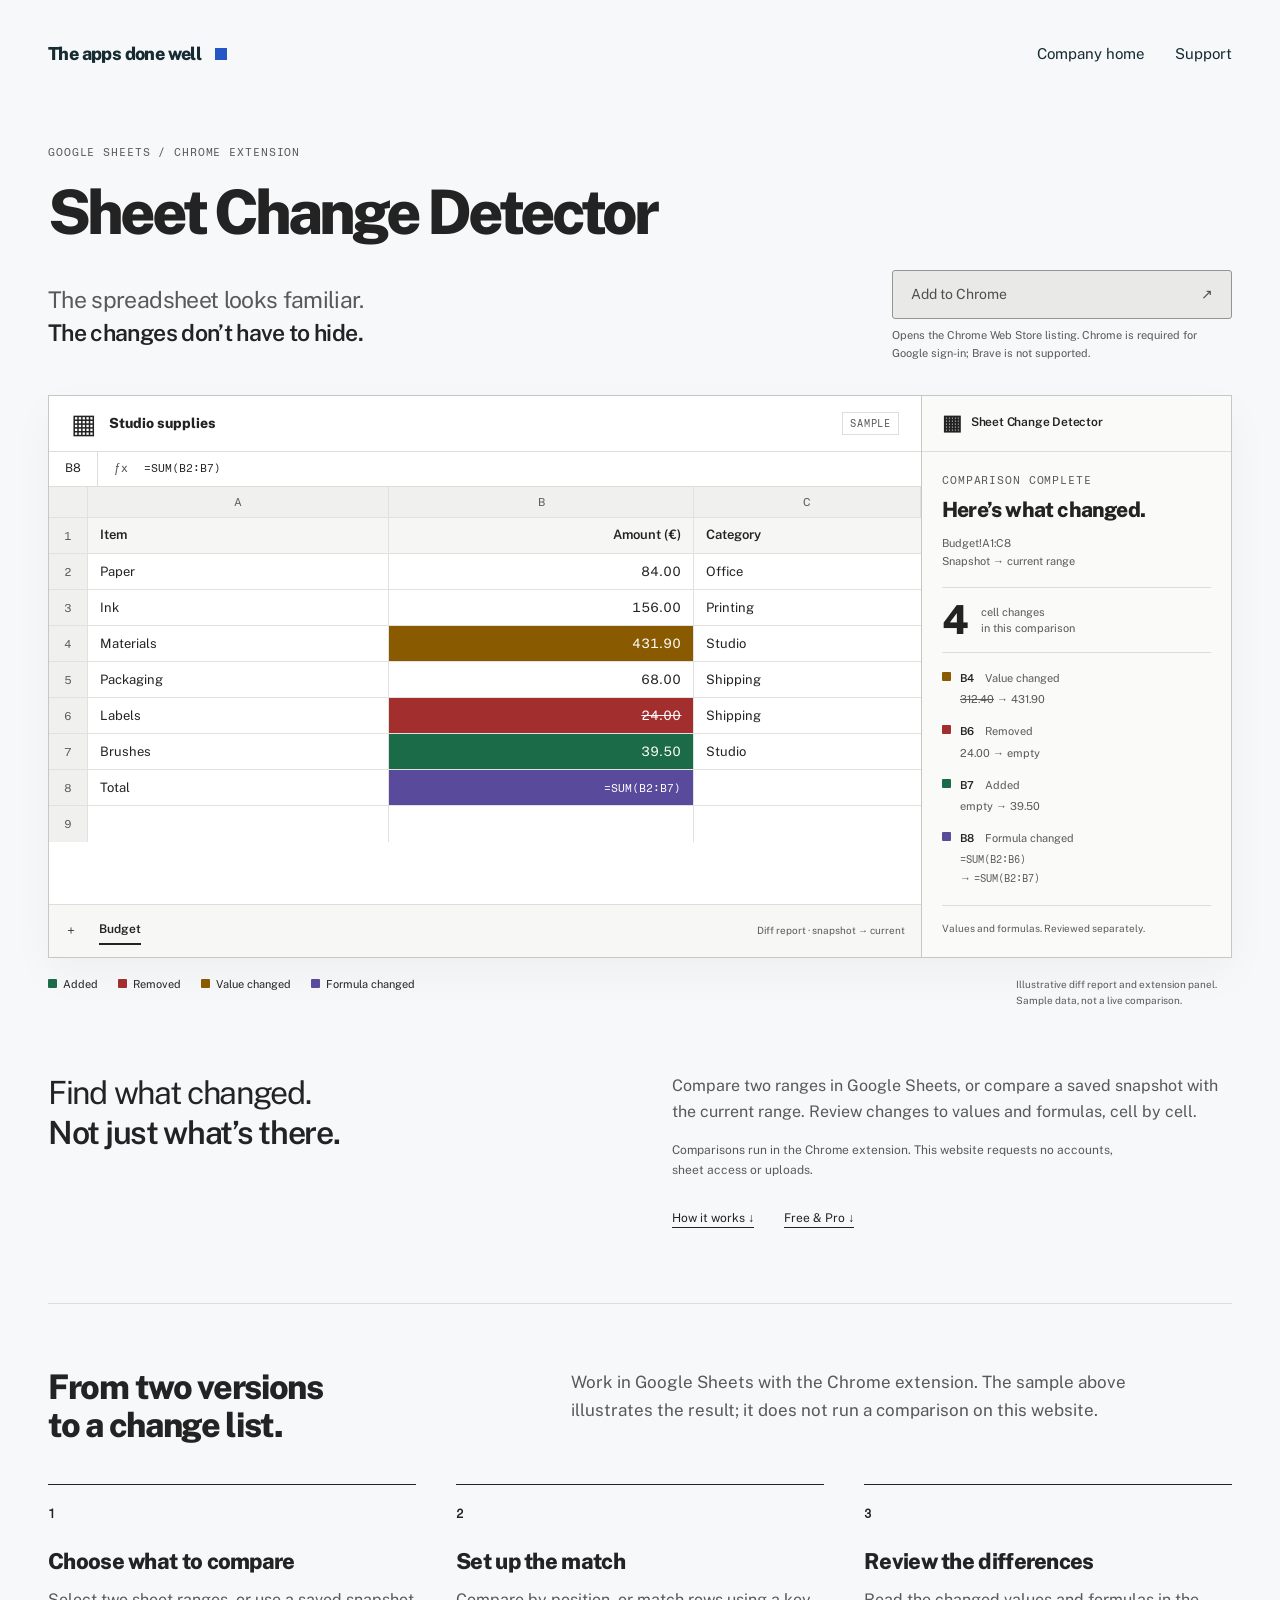
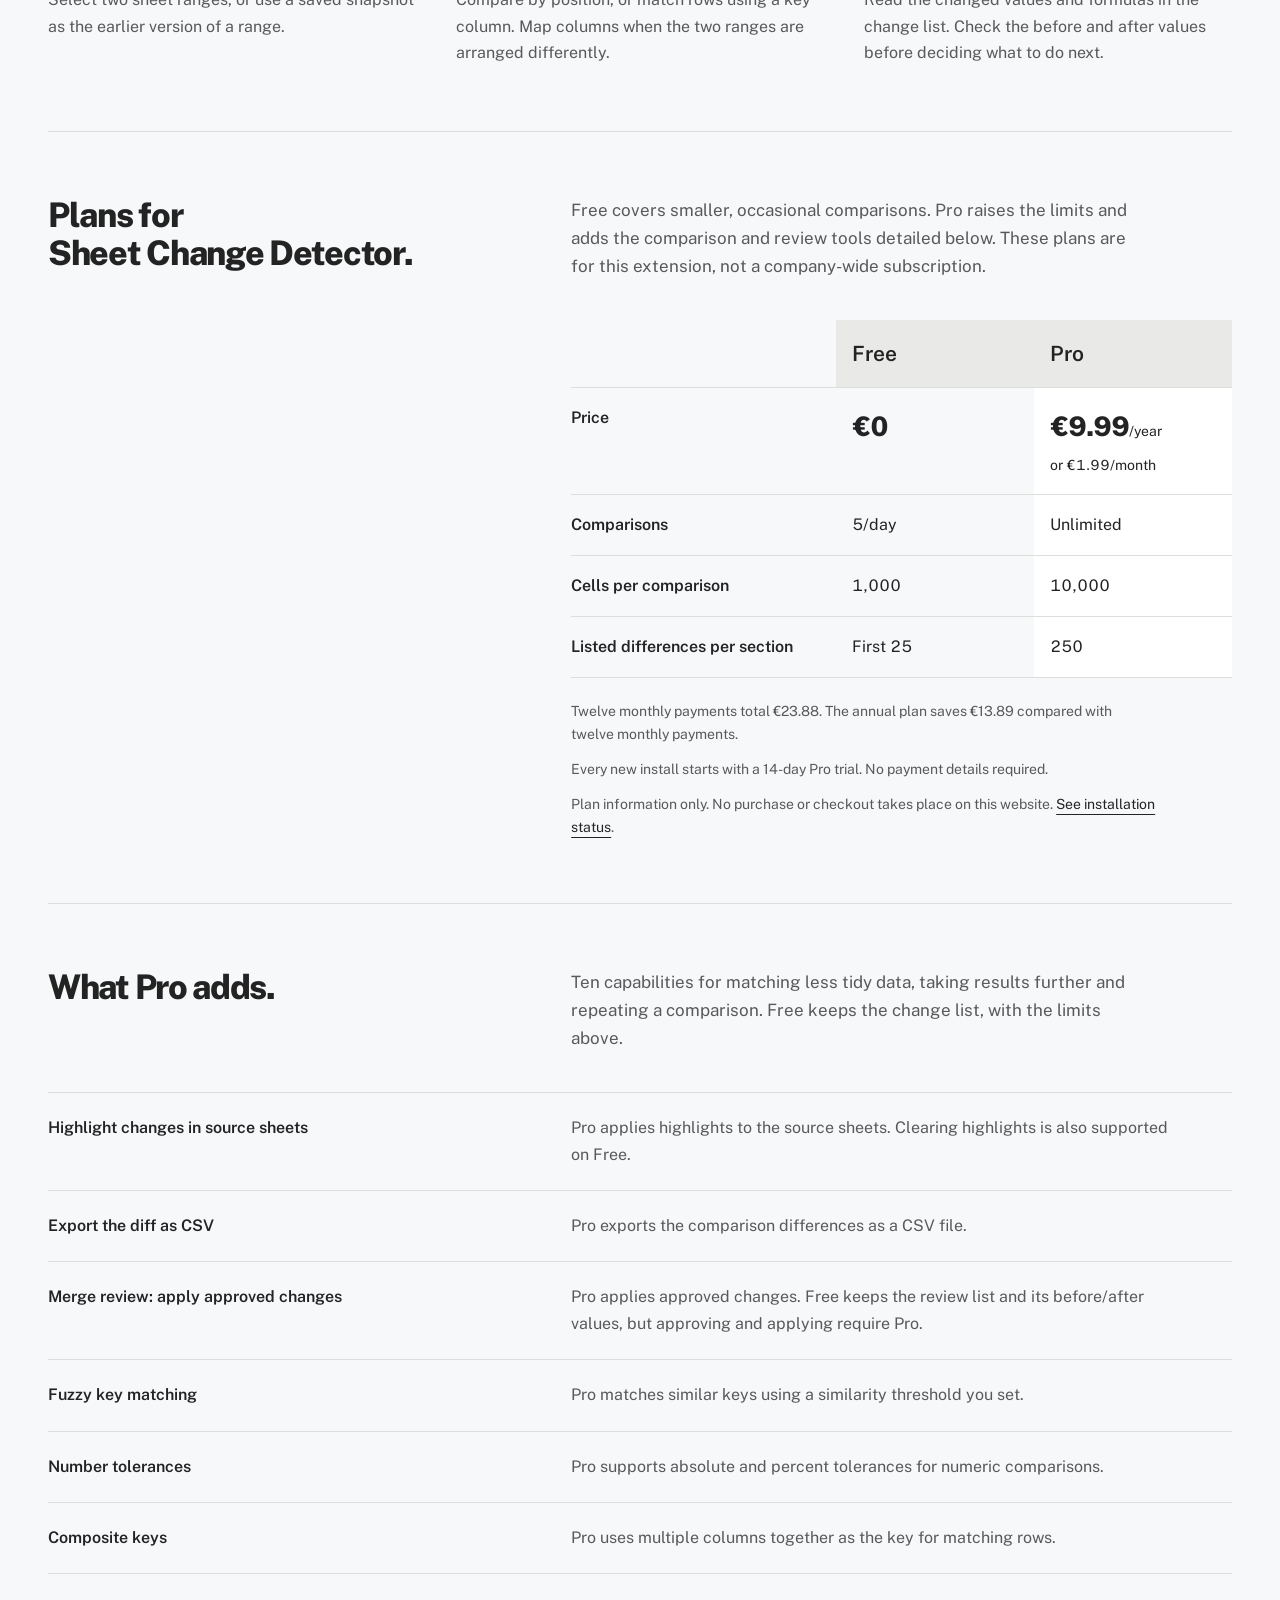
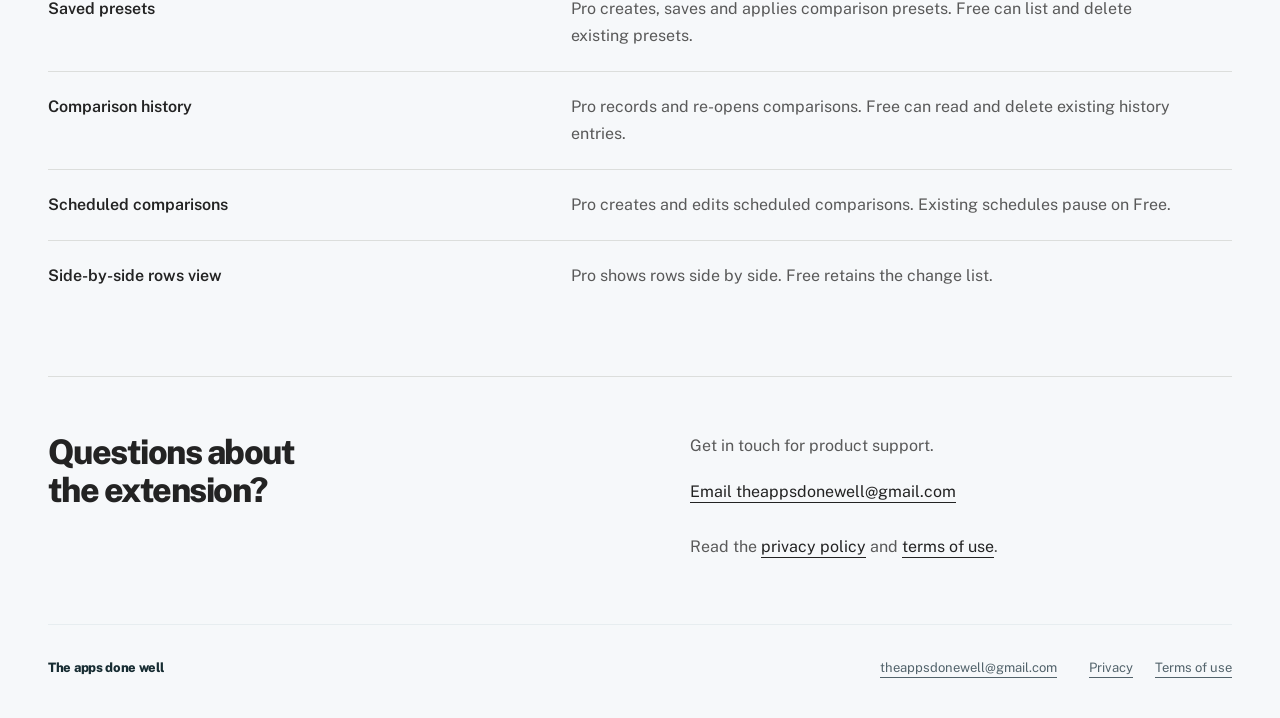
==== commit 03378860: "Merge design/133-diff-as-brand: diff-as-brand product page (#133, #145)" ====
--- a/apps/sheet-change-detector/index.html
+++ b/apps/sheet-change-detector/index.html
@@ -24,7 +24,7 @@
       <section class="product-intro" aria-labelledby="product-heading">
         <p class="context">GOOGLE SHEETS / CHROME EXTENSION</p>
         <h1 id="product-heading">Sheet Change Detector</h1>
-        <div class="hero-bottom"><p class="product-lead">The spreadsheet looks familiar.<br><strong>The changes don’t have to hide.</strong></p><div id="installation" class="install-state"><button type="button" disabled aria-describedby="install-note">Add to Chrome <span aria-hidden="true">↗</span></button><p id="install-note">Not publicly listed yet. Installation stays inactive until the official store link is verified.</p></div></div>
+        <div class="hero-bottom"><p class="product-lead">The spreadsheet looks familiar.<br><strong>The changes don’t have to hide.</strong></p><div id="installation" class="install-state"><a href="https://chromewebstore.google.com/detail/sheet-change-detector/fdaglnjlmdflcphdlikmecffibopgaje" aria-describedby="install-note">Add to Chrome <span aria-hidden="true">↗</span></a><p id="install-note">Opens the Chrome Web Store listing. Chrome is required for Google sign-in; Brave is not supported.</p></div></div>
       </section>
 
       <section id="sample" class="diff-demo" aria-labelledby="example-heading">
--- a/apps/sheet-change-detector/product.css
+++ b/apps/sheet-change-detector/product.css
@@ -11,7 +11,7 @@
 .hero-bottom{display:grid;grid-template-columns:1fr 340px;gap:48px;align-items:center;margin-top:24px}
 .diff-product .product-lead{margin:0;font-size:23px;line-height:1.4;letter-spacing:-.65px;color:var(--slate)}
 .product-lead strong{font-weight:600;color:var(--ink)}
-.diff-product .install-state button{display:flex;justify-content:space-between;align-items:center;gap:44px;background:#e9eae8;border:1px solid #929591;color:#4e504d;border-radius:3px;padding:12px 18px;font-size:14px;width:100%}
+.diff-product .install-state button,.diff-product .install-state a{display:flex;justify-content:space-between;align-items:center;gap:44px;background:#e9eae8;border:1px solid #929591;color:#4e504d;border-radius:3px;padding:12px 18px;font-size:14px;width:100%;text-decoration:none}
 .diff-product .install-state p{font-size:11px;line-height:1.6;margin-top:8px;max-width:none}
 .workspace{display:grid;grid-template-columns:minmax(0,1fr) 310px;align-items:stretch;border:1px solid #c5c8c4;background:#fff;box-shadow:0 16px 40px #2323230a}
 .sheet{min-width:0;display:flex;flex-direction:column}
